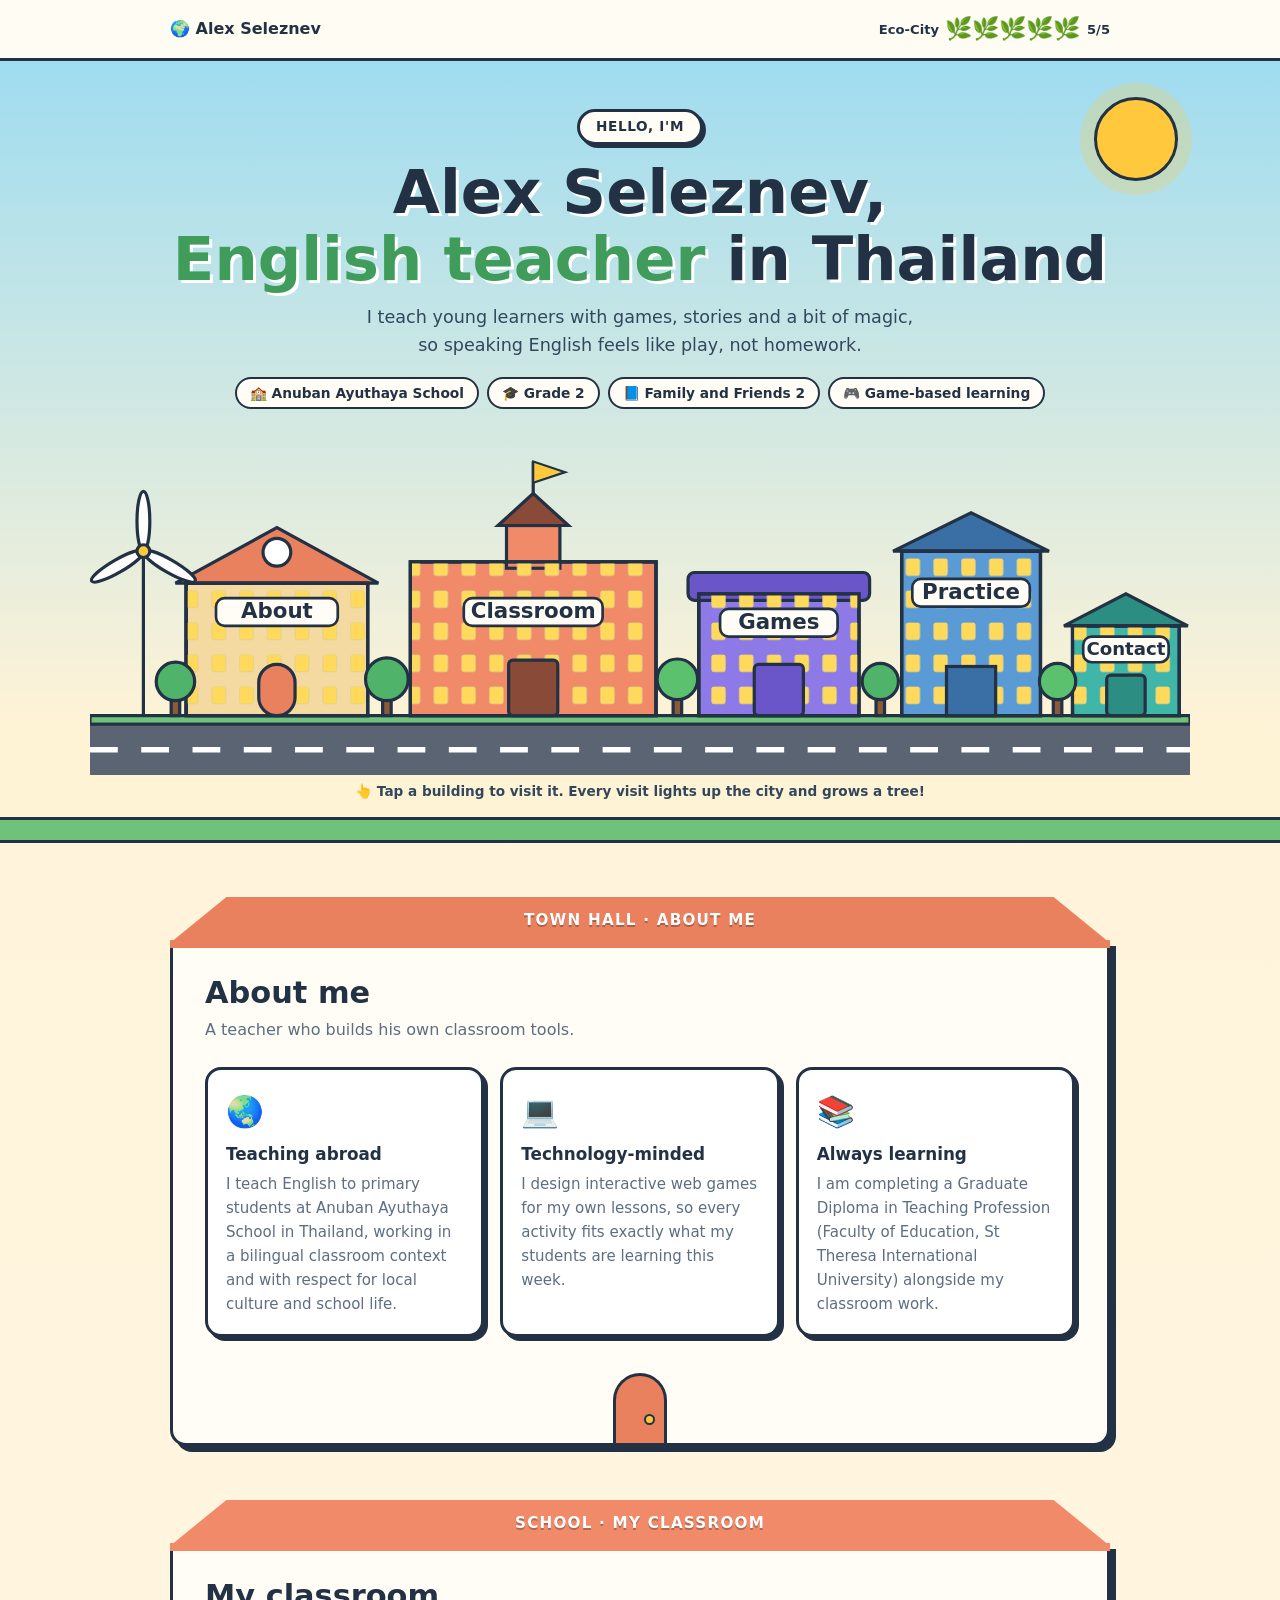
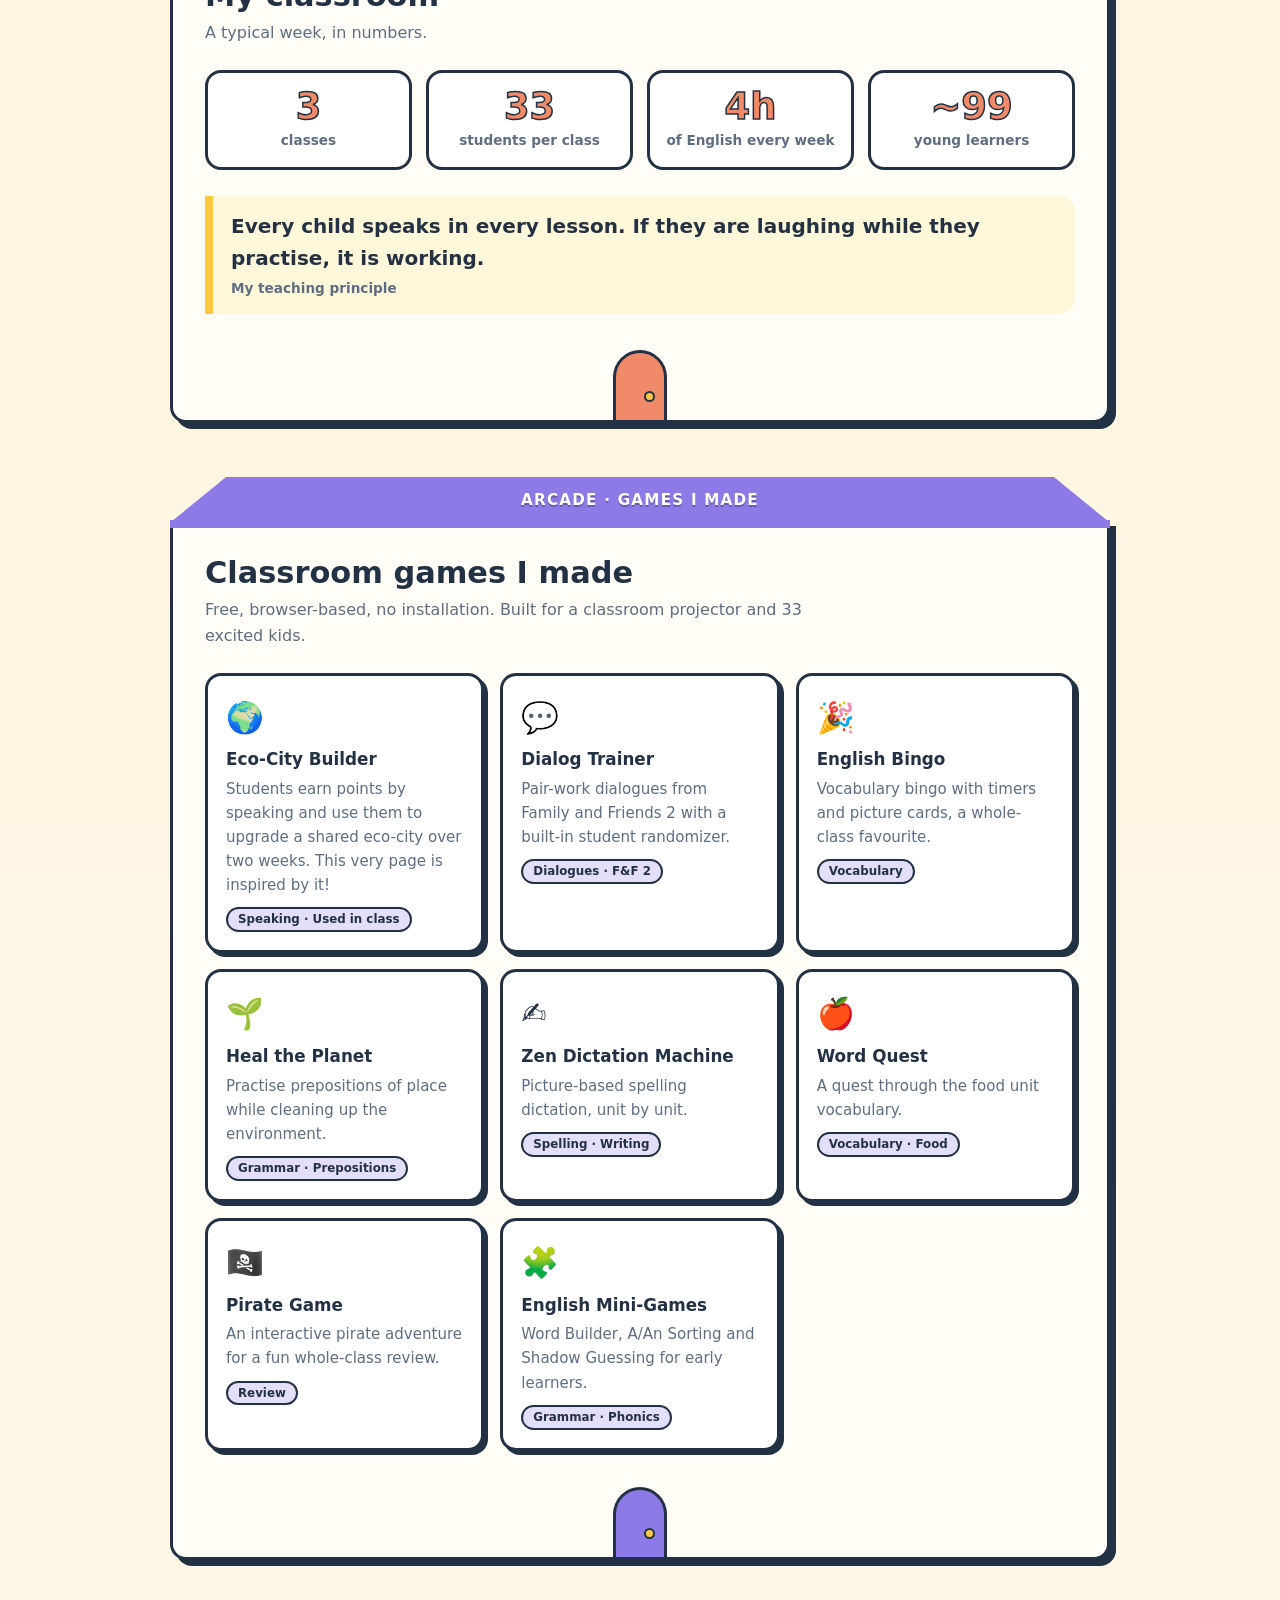
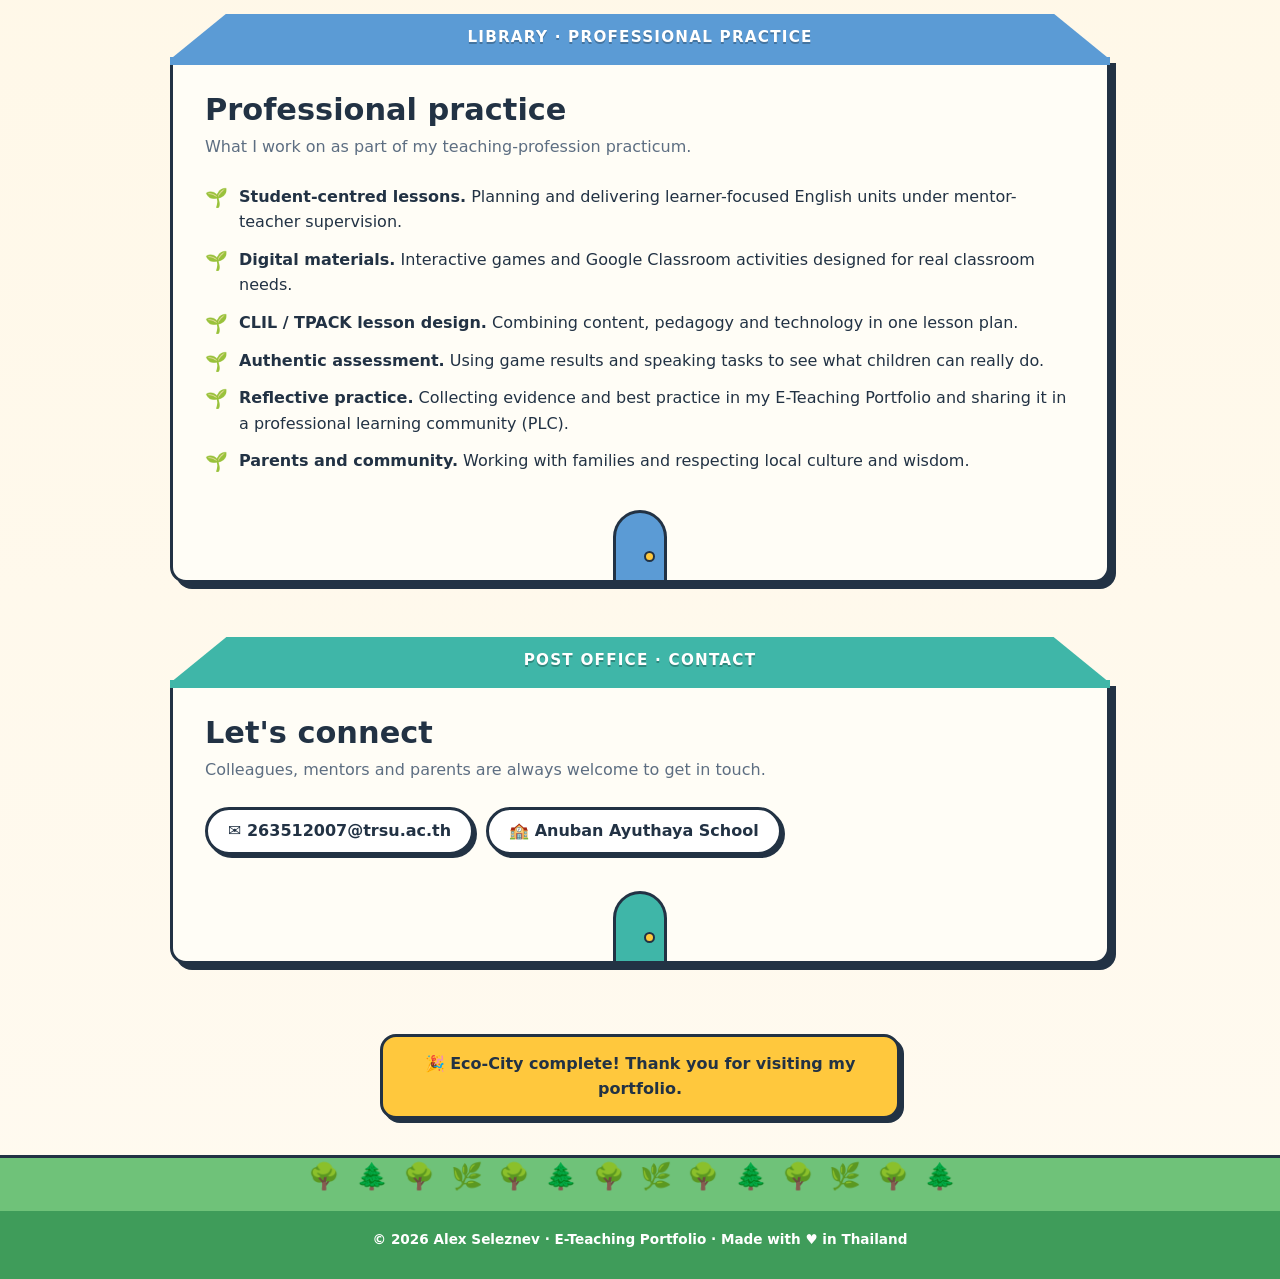
==== index.html @ e86dd304 "feat: add Eco-City portfolio landing page Co-Authored-By: Claude Sonnet 5.5 <noreply@anthropic.com>" ====
<!DOCTYPE html>
<html lang="en">
<head>
<meta charset="UTF-8">
<meta name="viewport" content="width=device-width, initial-scale=1">
<title>Alex Seleznev — English Teacher, Thailand</title>
<meta name="description" content="E-teaching portfolio of Alex Seleznev, English teacher at Anuban Ayuthaya School, Thailand: classroom games, lesson materials and professional practice.">
<style>
  :root {
    --sky-top: #9fdcf0;
    --sky-bot: #fff3d6;
    --grass: #6fc279;
    --grass-dark: #3f9c5a;
    --road: #5a6472;
    --ink: #223244;
    --muted: #5d6e82;
    --paper: #fffdf6;
    --line: #223244;
    --sun: #ffc83d;
    --brick: #e9805e;
    --teal: #3fb6a8;
    --violet: #8d7ae6;
    --blue: #5b9bd5;
    --cream: #f4d9a0;
    --radius: 16px;
    --font: ui-rounded, "Avenir Next Rounded", "Nunito", "Trebuchet MS", system-ui, sans-serif;
  }
  * { box-sizing: border-box; margin: 0; padding: 0; }
  html { scroll-behavior: smooth; scroll-padding-top: 70px; }
  body {
    font-family: var(--font); color: var(--ink); line-height: 1.6;
    background: linear-gradient(180deg, var(--sky-bot) 0, #fffaf0 100%);
  }
  a { color: inherit; }
  .wrap { max-width: 980px; margin: 0 auto; padding: 0 20px; }

  /* ---------- top bar + eco meter ---------- */
  .bar {
    position: sticky; top: 0; z-index: 20;
    background: rgba(255, 253, 246, .92); backdrop-filter: blur(8px);
    border-bottom: 3px solid var(--line);
  }
  .bar .wrap { display: flex; align-items: center; justify-content: space-between; height: 58px; gap: 12px; }
  .bar .logo { font-weight: 800; text-decoration: none; display: flex; align-items: center; gap: 8px; }
  .meter { display: flex; align-items: center; gap: 8px; font-size: .82rem; font-weight: 700; }
  .meter .leaves { display: flex; gap: 3px; }
  .leaf { font-size: 1.2rem; filter: grayscale(1); opacity: .35; transition: .4s; }
  .leaf.on { filter: none; opacity: 1; transform: scale(1.15); }

  /* ---------- hero: the city ---------- */
  .hero { position: relative; overflow: hidden; background: linear-gradient(180deg, var(--sky-top), var(--sky-bot) 85%); padding-top: 48px; }
  .hero .intro { position: relative; z-index: 2; text-align: center; padding-bottom: 8px; }
  .hello { display: inline-block; background: var(--paper); border: 3px solid var(--line); border-radius: 99px; padding: 4px 16px; font-weight: 800; font-size: .85rem; letter-spacing: .05em; text-transform: uppercase; box-shadow: 3px 3px 0 var(--line); }
  .hero h1 { font-size: clamp(2.2rem, 6vw, 3.8rem); line-height: 1.1; margin: 14px 0 10px; text-shadow: 3px 3px 0 #fff; }
  .hero h1 em { font-style: normal; color: var(--grass-dark); }
  .hero .lead { max-width: 560px; margin: 0 auto; font-size: 1.1rem; color: #33475c; }
  .chips { display: flex; flex-wrap: wrap; justify-content: center; gap: 8px; margin: 18px 0 6px; }
  .chip { background: var(--paper); border: 2px solid var(--line); border-radius: 99px; padding: 3px 13px; font-size: .86rem; font-weight: 700; }

  .sun { position: absolute; right: 8%; top: 36px; width: 84px; height: 84px; border-radius: 50%; background: var(--sun); border: 3px solid var(--line); box-shadow: 0 0 0 14px rgba(255, 200, 61, .25); animation: pulse 4s ease-in-out infinite; }
  .cloud { position: absolute; background: #fff; border: 3px solid var(--line); border-radius: 99px; height: 34px; width: 110px; opacity: .95; animation: drift linear infinite; }
  .cloud::before, .cloud::after { content: ""; position: absolute; background: #fff; border: 3px solid var(--line); border-bottom: 0; border-radius: 99px 99px 0 0; }
  .cloud::before { width: 46px; height: 30px; left: 16px; top: -22px; }
  .cloud::after { width: 34px; height: 22px; left: 54px; top: -14px; }
  .cloud.c1 { top: 70px; left: -140px; animation-duration: 60s; }
  .cloud.c2 { top: 150px; left: -140px; animation-duration: 90s; animation-delay: -35s; transform: scale(.7); }
  @keyframes drift { to { left: 105%; } }
  @keyframes pulse { 50% { transform: scale(1.08); } }

  .city { position: relative; z-index: 1; display: block; width: 100%; max-width: 1100px; margin: 0 auto; height: auto; }
  .city text { font-family: var(--font); font-weight: 800; font-size: 20px; fill: var(--ink); pointer-events: none; }
  .bld { cursor: pointer; outline: none; }
  .bld .shape { stroke: var(--line); stroke-width: 3; transition: transform .2s; transform-box: fill-box; transform-origin: bottom; }
  .bld:hover .shape, .bld:focus-visible .shape { transform: translateY(-5px); }
  .bld .win-on { opacity: 0; transition: opacity .8s; }
  .bld.lit .win-on { opacity: 1; }
  .bld .sign { fill: var(--paper); stroke: var(--line); stroke-width: 2.5; }
  .tree { opacity: 0; transform: scale(.2); transform-box: fill-box; transform-origin: bottom; transition: .6s cubic-bezier(.3, 1.6, .5, 1); }
  .tree.grown { opacity: 1; transform: scale(1); }
  .turbine-blades { transform-box: fill-box; transform-origin: center; animation: spin 6s linear infinite; }
  .done .turbine-blades { animation-duration: 1.4s; }
  @keyframes spin { to { transform: rotate(360deg); } }
  .hint { text-align: center; font-size: .85rem; font-weight: 700; color: #33475c; padding: 6px 0 14px; position: relative; z-index: 2; }

  .ground { height: 26px; background: var(--grass); border-top: 3px solid var(--line); border-bottom: 3px solid var(--line); }

  /* ---------- buildings = sections ---------- */
  section.building { padding: 54px 0 0; position: relative; }
  .roof { height: 46px; margin: 0 auto; width: 100%; max-width: 940px; background: var(--c); clip-path: polygon(0 100%, 6% 0, 94% 0, 100% 100%); border: 0; position: relative; }
  .roof::after { content: attr(data-sign); position: absolute; left: 50%; top: 50%; transform: translate(-50%, -50%); font-weight: 800; font-size: .95rem; letter-spacing: .08em; text-transform: uppercase; color: #fff; text-shadow: 0 2px 0 rgba(0, 0, 0, .25); white-space: nowrap; }
  .body {
    max-width: 940px; margin: -3px auto 0; background: var(--paper); border: 3px solid var(--line);
    border-radius: 0 0 var(--radius) var(--radius); padding: 32px 32px 0; position: relative;
    box-shadow: 6px 6px 0 var(--line);
    transform: translateY(24px); opacity: 0; transition: .7s ease;
  }
  section.show .body { transform: none; opacity: 1; }
  .body::before { content: ""; position: absolute; left: -3px; right: -3px; top: -3px; height: 8px; background: var(--c); }
  .door { width: 54px; height: 70px; margin: 36px auto 0; background: var(--c); border: 3px solid var(--line); border-bottom: 0; border-radius: 30px 30px 0 0; position: relative; }
  .door::after { content: ""; position: absolute; right: 9px; top: 38px; width: 7px; height: 7px; border-radius: 50%; background: var(--sun); border: 2px solid var(--line); }
  h2 { font-size: 1.9rem; line-height: 1.2; margin-bottom: 6px; }
  .sub { color: var(--muted); margin-bottom: 24px; max-width: 620px; }

  .grid { display: grid; gap: 16px; grid-template-columns: repeat(auto-fit, minmax(230px, 1fr)); }
  .card { background: #fff; border: 3px solid var(--line); border-radius: var(--radius); padding: 18px; box-shadow: 4px 4px 0 var(--line); }
  .card .ico { font-size: 1.9rem; }
  .card h3 { font-size: 1.05rem; margin: 4px 0; }
  .card p { color: var(--muted); font-size: .94rem; }
  a.card { text-decoration: none; display: block; transition: transform .15s, box-shadow .15s; }
  a.card:hover { transform: translate(-2px, -3px); box-shadow: 7px 8px 0 var(--line); }
  .tag { display: inline-block; font-size: .74rem; font-weight: 800; background: color-mix(in srgb, var(--c) 25%, #fff); border: 2px solid var(--line); border-radius: 99px; padding: 1px 10px; margin-top: 10px; }

  .stats { display: grid; grid-template-columns: repeat(auto-fit, minmax(130px, 1fr)); gap: 14px; }
  .stat { text-align: center; background: #fff; border: 3px solid var(--line); border-radius: var(--radius); padding: 14px 8px; }
  .stat b { display: block; font-size: 2.3rem; line-height: 1.1; color: var(--c); -webkit-text-stroke: 1.5px var(--line); }
  .stat span { font-size: .85rem; color: var(--muted); font-weight: 700; }
  .quote { margin-top: 26px; font-size: 1.25rem; font-weight: 800; padding: 14px 18px; border-left: 8px solid var(--sun); background: #fff7d9; border-radius: 0 var(--radius) var(--radius) 0; }
  .quote small { display: block; font-size: .85rem; font-weight: 600; color: var(--muted); margin-top: 4px; }

  ul.ticks { list-style: none; display: grid; gap: 12px; }
  ul.ticks li { padding-left: 34px; position: relative; }
  ul.ticks li::before { content: "🌱"; position: absolute; left: 0; top: -1px; font-size: 1.15rem; }

  .links { display: flex; flex-wrap: wrap; gap: 12px; }
  .links a, .links span { background: #fff; border: 3px solid var(--line); border-radius: 99px; padding: 8px 20px; font-weight: 800; text-decoration: none; box-shadow: 3px 3px 0 var(--line); }
  .links a:hover { background: var(--sun); }

  /* ---------- footer ---------- */
  .finish { text-align: center; padding: 70px 20px 0; }
  .finish .badge { display: inline-block; max-width: 520px; background: #fff; border: 3px solid var(--line); border-radius: var(--radius); padding: 14px 22px; font-weight: 800; box-shadow: 4px 4px 0 var(--line); }
  .finish .badge.win { background: var(--sun); animation: pop .6s cubic-bezier(.3, 1.6, .5, 1); }
  @keyframes pop { from { transform: scale(.6); } }
  .verge { margin-top: 36px; height: 56px; background: var(--grass); border-top: 3px solid var(--line); font-size: 1.6rem; letter-spacing: .6em; text-align: center; overflow: hidden; line-height: 1; padding-top: 6px; }
  footer { background: var(--grass-dark); color: #fff; text-align: center; font-size: .85rem; font-weight: 700; padding: 18px 20px 28px; }

  @media (max-width: 640px) {
    .body { padding: 24px 18px 0; }
    .sun { width: 56px; height: 56px; right: 5%; }
    .meter .txt { display: none; }
    .roof::after { font-size: .75rem; }
  }
  @media (prefers-reduced-motion: reduce) {
    html { scroll-behavior: auto; }
    .cloud, .sun, .turbine-blades { animation: none; }
    .body { transition: none; transform: none; opacity: 1; }
  }
</style>
</head>
<body id="top">

<div class="bar">
  <div class="wrap">
    <a class="logo" href="#top">🌍 Alex Seleznev</a>
    <div class="meter" aria-live="polite">
      <span class="txt">Eco-City</span>
      <span class="leaves" id="leaves"><span class="leaf">🌿</span><span class="leaf">🌿</span><span class="leaf">🌿</span><span class="leaf">🌿</span><span class="leaf">🌿</span></span>
      <span id="count">0/5</span>
    </div>
  </div>
</div>

<header class="hero" id="hero">
  <div class="sun"></div>
  <div class="cloud c1"></div>
  <div class="cloud c2"></div>

  <div class="wrap intro">
    <span class="hello">Hello, I'm</span>
    <h1>Alex Seleznev,<br><em>English teacher</em> in Thailand</h1>
    <p class="lead">I teach young learners with games, stories and a bit of magic, so speaking English feels like play, not homework.</p>
    <div class="chips">
      <span class="chip">🏫 Anuban Ayuthaya School</span>
      <span class="chip">🎓 Grade 2</span>
      <span class="chip">📘 Family and Friends 2</span>
      <span class="chip">🎮 Game-based learning</span>
    </div>
  </div>

  <!-- the city: every building is a section of the page -->
  <svg class="city" id="city" viewBox="-30 0 1030 330" role="navigation" aria-label="City map: choose a building to visit">
    <defs>
      <pattern id="winOff" width="26" height="30" patternUnits="userSpaceOnUse"><rect x="6" y="7" width="13" height="16" rx="2" fill="#aebfd0"/></pattern>
      <pattern id="winOn" width="26" height="30" patternUnits="userSpaceOnUse"><rect x="6" y="7" width="13" height="16" rx="2" fill="#ffd95a"/></pattern>
    </defs>

    <!-- road & ground -->
    <rect x="-30" y="278" width="1030" height="52" fill="var(--road)"/>
    <rect x="-30" y="274" width="1030" height="8" fill="var(--grass)" stroke="var(--line)" stroke-width="3"/>
    <g stroke="#fff" stroke-width="5" stroke-dasharray="26 22"><line x1="-30" y1="306" x2="1000" y2="306"/></g>

    <!-- About: Town Hall -->
    <a class="bld" id="b-about" href="#about" aria-label="Town Hall: About me">
      <g class="shape">
        <rect x="60" y="150" width="170" height="124" fill="var(--cream)"/>
        <polygon points="50,150 145,98 240,150" fill="var(--brick)"/>
        <rect x="132" y="108" width="26" height="26" rx="13" fill="#fff"/>
        <rect x="60" y="150" width="170" height="124" fill="url(#winOff)"/>
        <rect class="win-on" x="60" y="150" width="170" height="124" fill="url(#winOn)"/>
        <rect x="128" y="226" width="34" height="48" rx="17" fill="var(--brick)"/>
      </g>
      <rect class="sign" x="88" y="164" width="114" height="26" rx="8"/>
      <text x="145" y="183" text-anchor="middle">About</text>
    </a>

    <!-- Classroom: School -->
    <a class="bld" id="b-classroom" href="#classroom" aria-label="School: My classroom">
      <g class="shape">
        <rect x="270" y="130" width="230" height="144" fill="#f08a68"/>
        <rect x="360" y="96" width="50" height="40" fill="#f08a68"/>
        <polygon points="352,96 385,66 418,96" fill="#8a4a38"/>
        <line x1="385" y1="66" x2="385" y2="36" stroke="var(--line)" stroke-width="3"/>
        <polygon points="385,36 415,46 385,56" fill="var(--sun)" stroke="var(--line)" stroke-width="2"/>
        <rect x="270" y="130" width="230" height="144" fill="url(#winOff)"/>
        <rect class="win-on" x="270" y="130" width="230" height="144" fill="url(#winOn)"/>
        <rect x="362" y="222" width="46" height="52" rx="4" fill="#8a4a38"/>
      </g>
      <rect class="sign" x="320" y="164" width="130" height="26" rx="8"/>
      <text x="385" y="183" text-anchor="middle">Classroom</text>
    </a>

    <!-- Games: Arcade -->
    <a class="bld" id="b-games" href="#games" aria-label="Arcade: Games">
      <g class="shape">
        <rect x="540" y="160" width="150" height="114" fill="var(--violet)"/>
        <rect x="530" y="140" width="170" height="26" rx="6" fill="#6a56c9"/>
        <rect x="540" y="160" width="150" height="114" fill="url(#winOff)"/>
        <rect class="win-on" x="540" y="160" width="150" height="114" fill="url(#winOn)"/>
        <rect x="592" y="226" width="46" height="48" rx="4" fill="#6a56c9"/>
      </g>
      <rect class="sign" x="560" y="174" width="110" height="26" rx="8"/>
      <text x="615" y="193" text-anchor="middle">Games</text>
    </a>

    <!-- Practice: Library -->
    <a class="bld" id="b-practice" href="#practice" aria-label="Library: Professional practice">
      <g class="shape">
        <rect x="730" y="120" width="130" height="154" fill="var(--blue)"/>
        <polygon points="722,120 795,84 868,120" fill="#3a6fa5"/>
        <rect x="730" y="120" width="130" height="154" fill="url(#winOff)"/>
        <rect class="win-on" x="730" y="120" width="130" height="154" fill="url(#winOn)"/>
        <rect x="772" y="228" width="46" height="46" rx="23 23 0 0" fill="#3a6fa5"/>
      </g>
      <rect class="sign" x="740" y="146" width="110" height="26" rx="8"/>
      <text x="795" y="165" text-anchor="middle">Practice</text>
    </a>

    <!-- Contact: Post office -->
    <a class="bld" id="b-contact" href="#contact" aria-label="Post office: Contact">
      <g class="shape">
        <rect x="890" y="190" width="100" height="84" fill="var(--teal)"/>
        <polygon points="882,190 940,160 998,190" fill="#2c8d82"/>
        <rect x="890" y="190" width="100" height="84" fill="url(#winOff)"/>
        <rect class="win-on" x="890" y="190" width="100" height="84" fill="url(#winOn)"/>
        <rect x="922" y="236" width="36" height="38" rx="4" fill="#2c8d82"/>
      </g>
      <rect class="sign" x="900" y="200" width="80" height="24" rx="8"/>
      <text x="940" y="217" text-anchor="middle" style="font-size:17px">Contact</text>
    </a>

    <!-- wind turbine -->
    <g stroke="var(--line)" stroke-width="3">
      <line x1="20" y1="274" x2="20" y2="120" stroke-linecap="round"/>
      <g class="turbine-blades" fill="#fff">
        <ellipse cx="20" cy="92" rx="6" ry="28"/>
        <ellipse cx="20" cy="92" rx="6" ry="28" transform="rotate(120 20 120)"/>
        <ellipse cx="20" cy="92" rx="6" ry="28" transform="rotate(240 20 120)"/>
      </g>
      <circle cx="20" cy="120" r="6" fill="var(--sun)"/>
    </g>

    <!-- trees that grow as you visit buildings -->
    <g stroke="var(--line)" stroke-width="3">
      <g class="tree" data-for="about"><rect x="244" y="248" width="8" height="26" fill="#8a5a3a"/><circle cx="248" cy="240" r="20" fill="#4fb36a"/></g>
      <g class="tree" data-for="classroom"><rect x="516" y="248" width="8" height="26" fill="#8a5a3a"/><circle cx="520" cy="240" r="19" fill="#5cc16f"/></g>
      <g class="tree" data-for="games"><rect x="706" y="250" width="8" height="24" fill="#8a5a3a"/><circle cx="710" cy="242" r="17" fill="#4fb36a"/></g>
      <g class="tree" data-for="practice"><rect x="872" y="250" width="8" height="24" fill="#8a5a3a"/><circle cx="876" cy="242" r="17" fill="#5cc16f"/></g>
      <g class="tree" data-for="contact"><rect x="46" y="250" width="8" height="24" fill="#8a5a3a"/><circle cx="50" cy="242" r="18" fill="#4fb36a"/></g>
    </g>
  </svg>
  <p class="hint">👆 Tap a building to visit it. Every visit lights up the city and grows a tree!</p>
  <div class="ground"></div>
</header>

<main>

<section class="building" id="about" data-b="about" style="--c: var(--brick)">
  <div class="roof" data-sign="Town Hall · About me"></div>
  <div class="body">
    <h2>About me</h2>
    <p class="sub">A teacher who builds his own classroom tools.</p>
    <div class="grid">
      <div class="card"><div class="ico">🌏</div><h3>Teaching abroad</h3><p>I teach English to primary students at Anuban Ayuthaya School in Thailand, working in a bilingual classroom context and with respect for local culture and school life.</p></div>
      <div class="card"><div class="ico">💻</div><h3>Technology-minded</h3><p>I design interactive web games for my own lessons, so every activity fits exactly what my students are learning this week.</p></div>
      <div class="card"><div class="ico">📚</div><h3>Always learning</h3><p>I am completing a Graduate Diploma in Teaching Profession (Faculty of Education, St Theresa International University) alongside my classroom work.</p></div>
    </div>
    <div class="door"></div>
  </div>
</section>

<section class="building" id="classroom" data-b="classroom" style="--c: #f08a68">
  <div class="roof" data-sign="School · My classroom"></div>
  <div class="body">
    <h2>My classroom</h2>
    <p class="sub">A typical week, in numbers.</p>
    <div class="stats">
      <div class="stat"><b>3</b><span>classes</span></div>
      <div class="stat"><b>33</b><span>students per class</span></div>
      <div class="stat"><b>4h</b><span>of English every week</span></div>
      <div class="stat"><b>~99</b><span>young learners</span></div>
    </div>
    <p class="quote">Every child speaks in every lesson. If they are laughing while they practise, it is working.<small>My teaching principle</small></p>
    <div class="door"></div>
  </div>
</section>

<section class="building" id="games" data-b="games" style="--c: var(--violet)">
  <div class="roof" data-sign="Arcade · Games I made"></div>
  <div class="body">
    <h2>Classroom games I made</h2>
    <p class="sub">Free, browser-based, no installation. Built for a classroom projector and 33 excited kids.</p>
    <div class="grid">
      <div class="card">
        <div class="ico">🌍</div><h3>Eco-City Builder</h3>
        <p>Students earn points by speaking and use them to upgrade a shared eco-city over two weeks. This very page is inspired by it!</p>
        <span class="tag">Speaking · Used in class</span>
      </div>
      <a class="card" href="dialog-trainer.html">
        <div class="ico">💬</div><h3>Dialog Trainer</h3>
        <p>Pair-work dialogues from Family and Friends 2 with a built-in student randomizer.</p>
        <span class="tag">Dialogues · F&amp;F 2</span>
      </a>
      <a class="card" href="bingo.html">
        <div class="ico">🎉</div><h3>English Bingo</h3>
        <p>Vocabulary bingo with timers and picture cards, a whole-class favourite.</p>
        <span class="tag">Vocabulary</span>
      </a>
      <a class="card" href="prepositions-heal-the-planet/index.html">
        <div class="ico">🌱</div><h3>Heal the Planet</h3>
        <p>Practise prepositions of place while cleaning up the environment.</p>
        <span class="tag">Grammar · Prepositions</span>
      </a>
      <a class="card" href="Dictation/index.html">
        <div class="ico">✍️</div><h3>Zen Dictation Machine</h3>
        <p>Picture-based spelling dictation, unit by unit.</p>
        <span class="tag">Spelling · Writing</span>
      </a>
      <a class="card" href="word-quest/index.html">
        <div class="ico">🍎</div><h3>Word Quest</h3>
        <p>A quest through the food unit vocabulary.</p>
        <span class="tag">Vocabulary · Food</span>
      </a>
      <a class="card" href="Pirate%20game/index.html">
        <div class="ico">🏴‍☠️</div><h3>Pirate Game</h3>
        <p>An interactive pirate adventure for a fun whole-class review.</p>
        <span class="tag">Review</span>
      </a>
      <a class="card" href="Grammar%20Grade%201/index.html">
        <div class="ico">🧩</div><h3>English Mini-Games</h3>
        <p>Word Builder, A/An Sorting and Shadow Guessing for early learners.</p>
        <span class="tag">Grammar · Phonics</span>
      </a>
    </div>
    <div class="door"></div>
  </div>
</section>

<section class="building" id="practice" data-b="practice" style="--c: var(--blue)">
  <div class="roof" data-sign="Library · Professional practice"></div>
  <div class="body">
    <h2>Professional practice</h2>
    <p class="sub">What I work on as part of my teaching-profession practicum.</p>
    <ul class="ticks">
      <li><b>Student-centred lessons.</b> Planning and delivering learner-focused English units under mentor-teacher supervision.</li>
      <li><b>Digital materials.</b> Interactive games and Google Classroom activities designed for real classroom needs.</li>
      <li><b>CLIL / TPACK lesson design.</b> Combining content, pedagogy and technology in one lesson plan.</li>
      <li><b>Authentic assessment.</b> Using game results and speaking tasks to see what children can really do.</li>
      <li><b>Reflective practice.</b> Collecting evidence and best practice in my E-Teaching Portfolio and sharing it in a professional learning community (PLC).</li>
      <li><b>Parents and community.</b> Working with families and respecting local culture and wisdom.</li>
    </ul>
    <div class="door"></div>
  </div>
</section>

<section class="building" id="contact" data-b="contact" style="--c: var(--teal)">
  <div class="roof" data-sign="Post office · Contact"></div>
  <div class="body">
    <h2>Let's connect</h2>
    <p class="sub">Colleagues, mentors and parents are always welcome to get in touch.</p>
    <div class="links">
      <a href="mailto:263512007@trsu.ac.th">✉️ 263512007@trsu.ac.th</a>
      <span>🏫 Anuban Ayuthaya School</span>
    </div>
    <div class="door"></div>
  </div>
</section>

</main>

<div class="finish">
  <div class="badge" id="badge">Visit all 5 buildings to complete the Eco-City 🌱</div>
</div>
<div class="verge" aria-hidden="true">🌳🌲🌳🌿🌳🌲🌳🌿🌳🌲🌳🌿🌳🌲</div>
<footer>© 2026 Alex Seleznev · E-Teaching Portfolio · Made with ♥ in Thailand</footer>

<script>
  var visited = {};
  var total = document.querySelectorAll('section.building').length;
  var leaves = document.querySelectorAll('#leaves .leaf');

  function visit(id) {
    if (visited[id]) return;
    visited[id] = true;
    var n = Object.keys(visited).length;
    var b = document.getElementById('b-' + id);
    if (b) b.classList.add('lit');
    var t = document.querySelector('.tree[data-for="' + id + '"]');
    if (t) t.classList.add('grown');
    for (var i = 0; i < n; i++) leaves[i].classList.add('on');
    document.getElementById('count').textContent = n + '/' + total;
    if (n === total) {
      document.getElementById('hero').classList.add('done');
      var badge = document.getElementById('badge');
      badge.textContent = '🎉 Eco-City complete! Thank you for visiting my portfolio.';
      badge.classList.add('win');
    }
  }

  if ('IntersectionObserver' in window) {
    var io = new IntersectionObserver(function (entries) {
      entries.forEach(function (e) {
        if (e.isIntersecting) {
          e.target.classList.add('show');
          visit(e.target.dataset.b);
        }
      });
    }, { threshold: 0.3 });
    document.querySelectorAll('section.building').forEach(function (s) { io.observe(s); });
  } else {
    document.querySelectorAll('section.building').forEach(function (s) { s.classList.add('show'); visit(s.dataset.b); });
  }
</script>
</body>
</html>
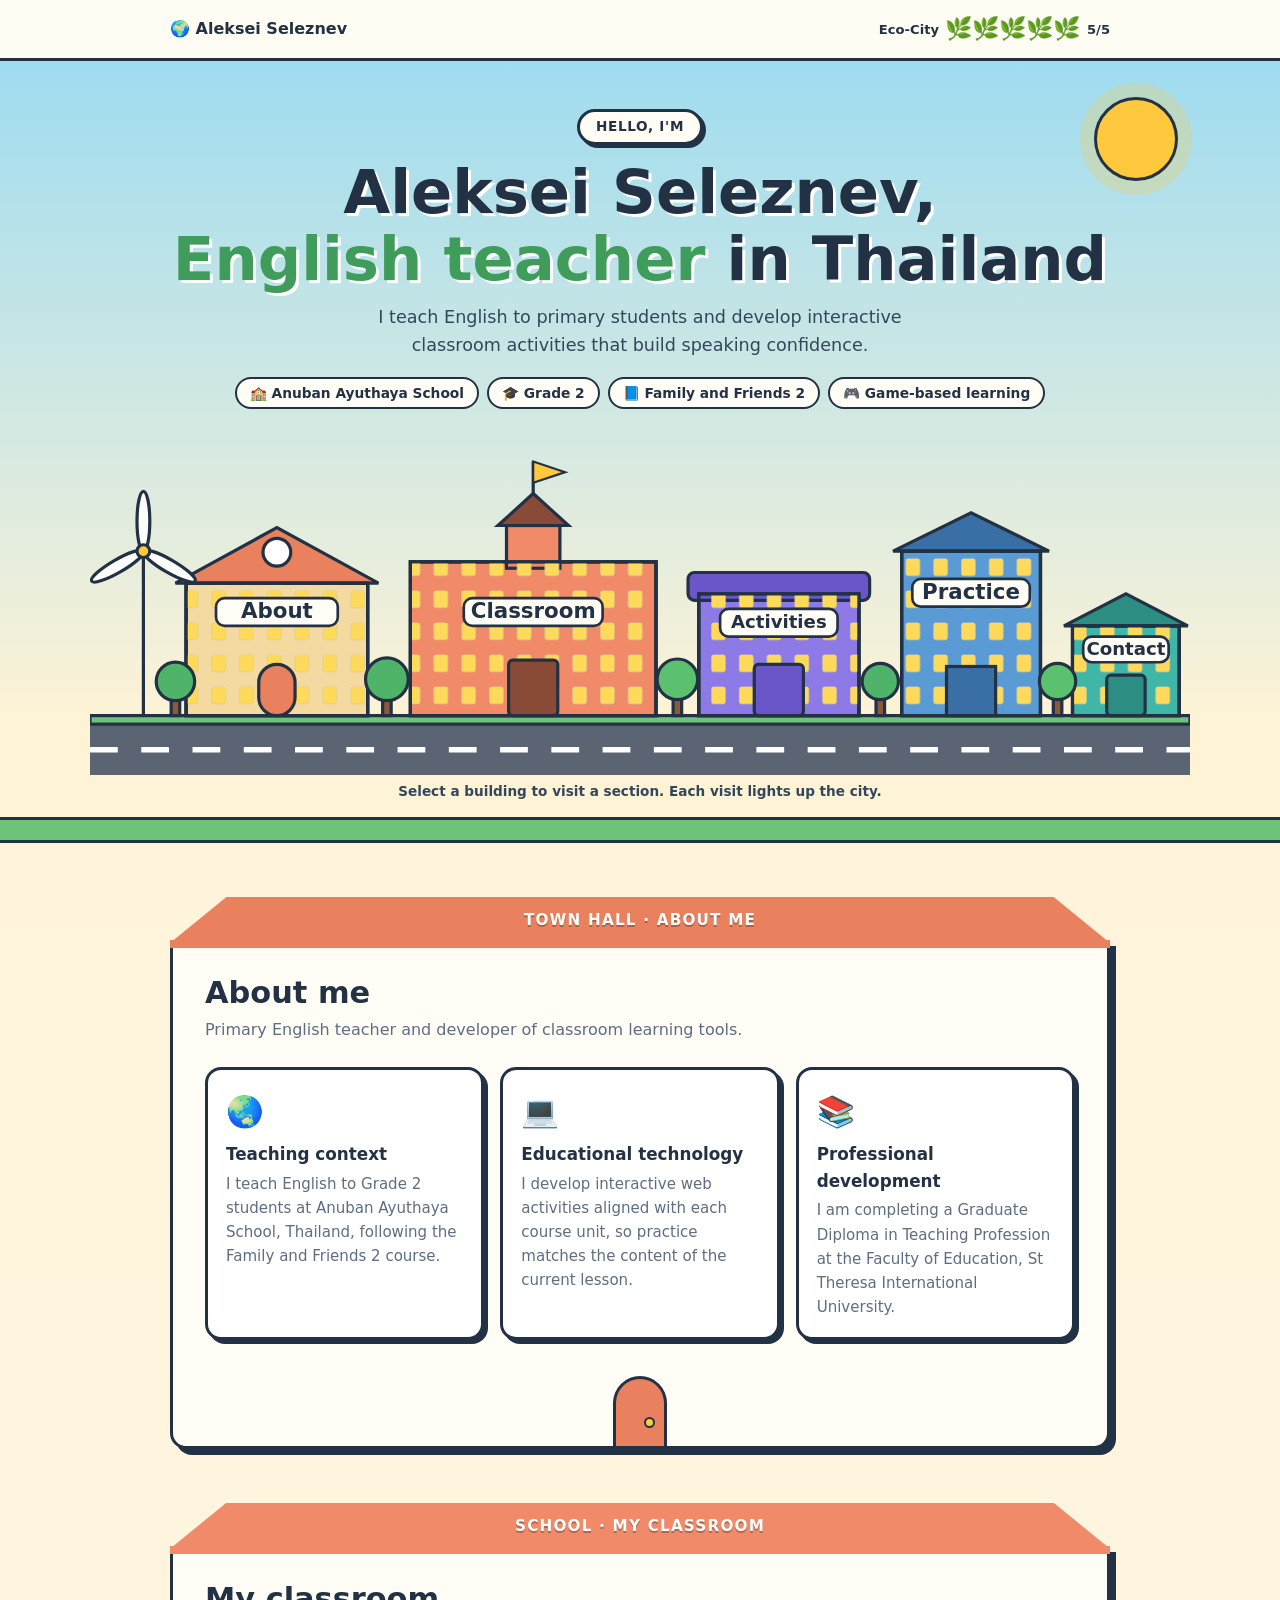
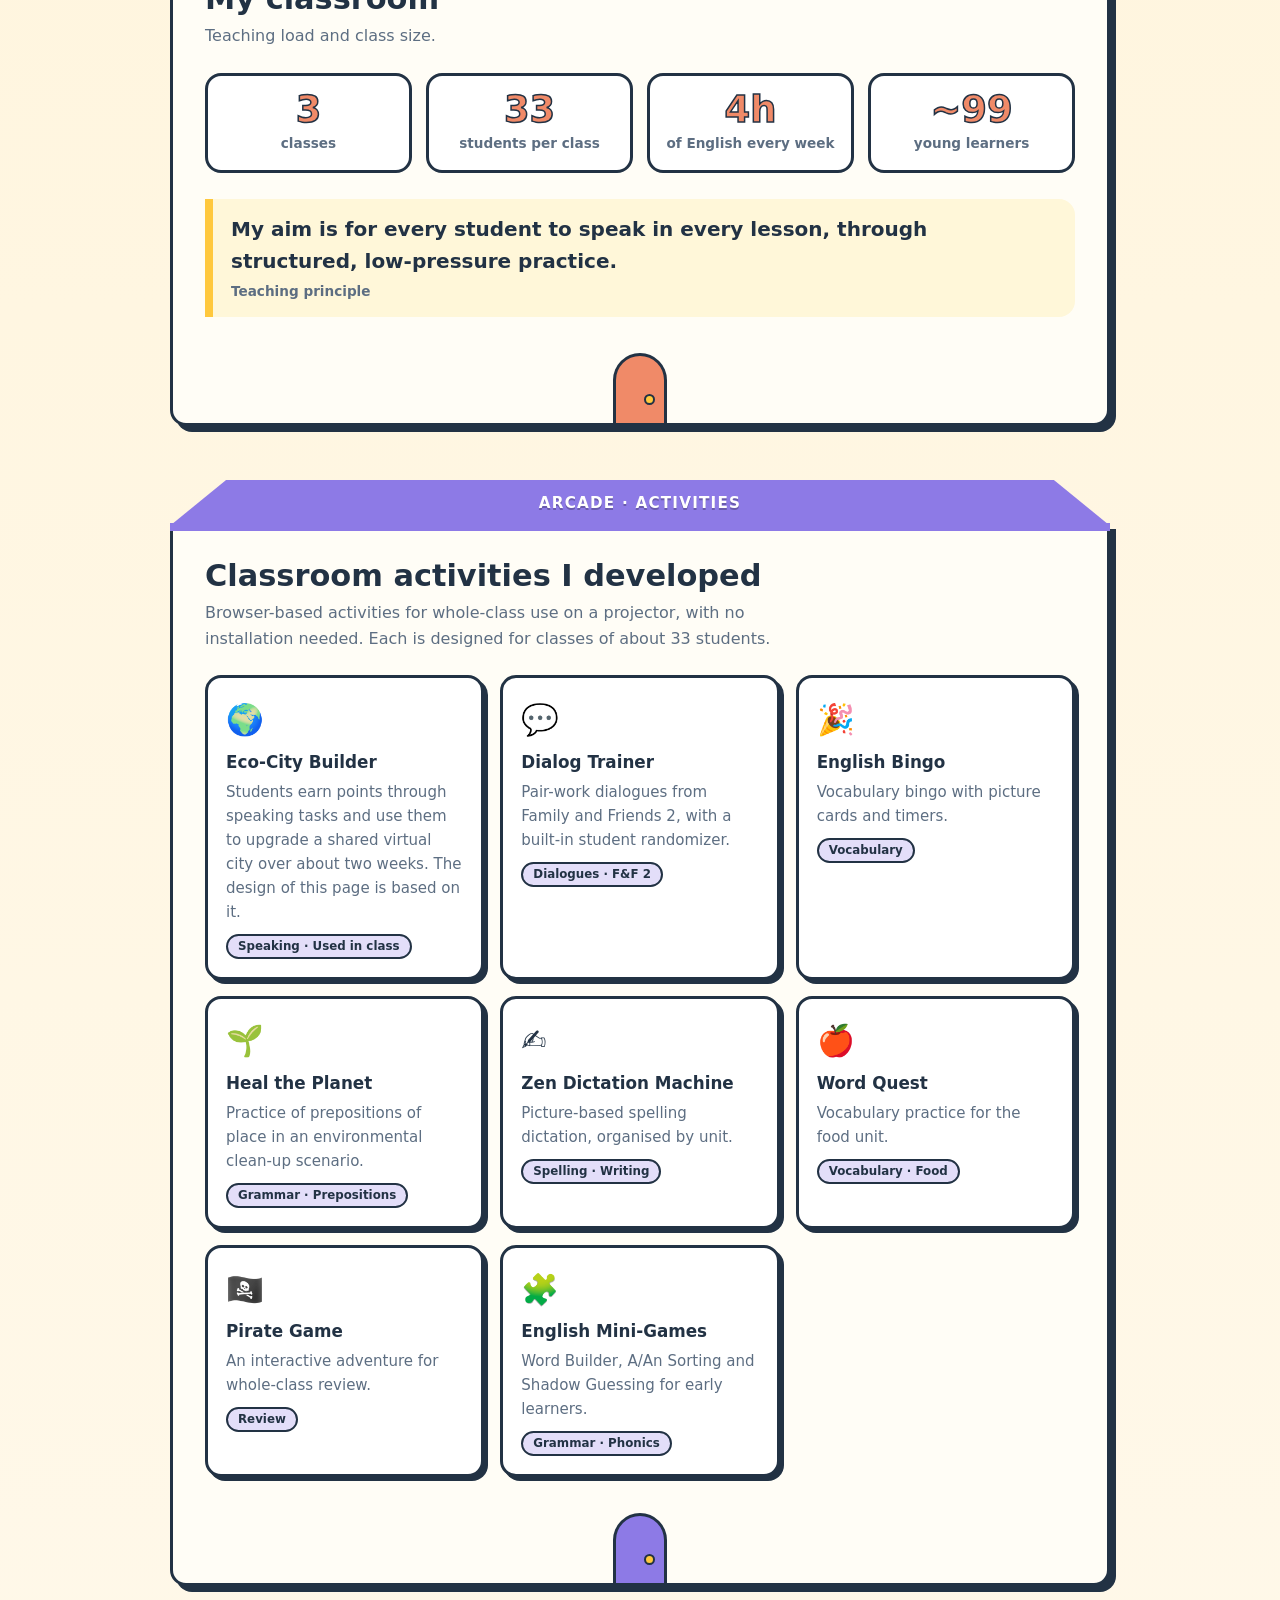
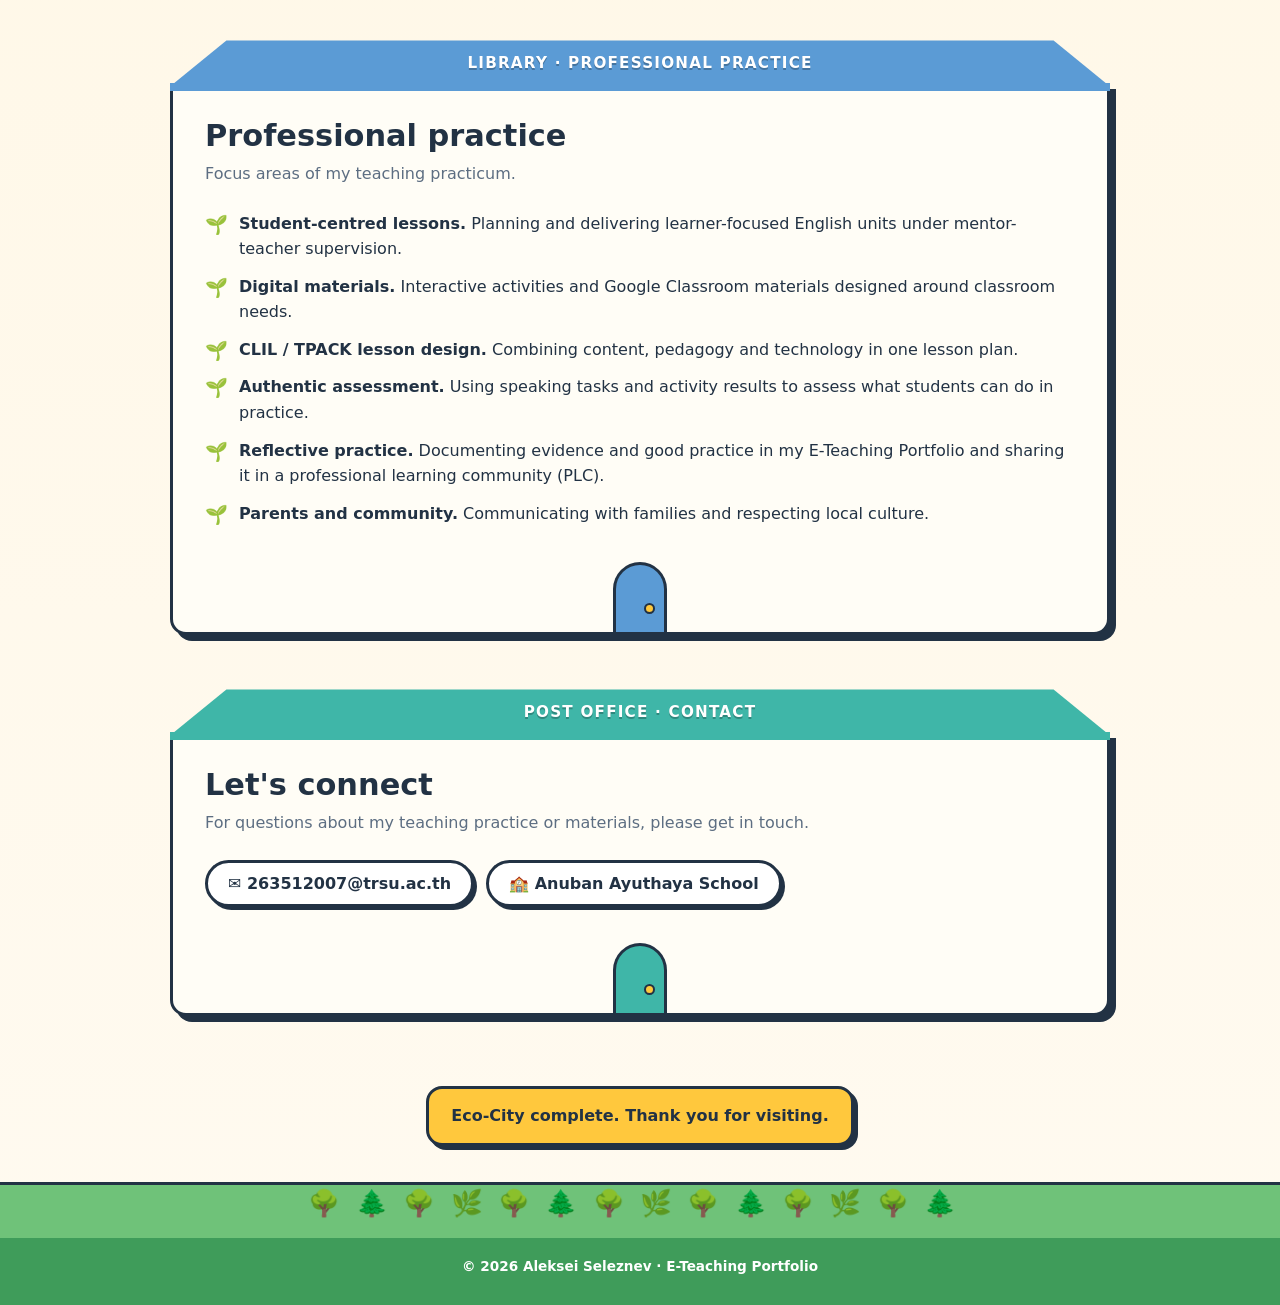
==== commit cd01e979: "content: use Aleksei, tone down copy, simplify footer Co-Authored-By: Claude Sonnet 5.5 <noreply@ant" ====
--- a/index.html
+++ b/index.html
@@ -3,8 +3,8 @@
 <head>
 <meta charset="UTF-8">
 <meta name="viewport" content="width=device-width, initial-scale=1">
-<title>Alex Seleznev — English Teacher, Thailand</title>
-<meta name="description" content="E-teaching portfolio of Alex Seleznev, English teacher at Anuban Ayuthaya School, Thailand: classroom games, lesson materials and professional practice.">
+<title>Aleksei Seleznev — English Teacher, Thailand</title>
+<meta name="description" content="E-teaching portfolio of Aleksei Seleznev, English teacher at Anuban Ayuthaya School, Thailand: classroom activities, lesson materials and professional practice.">
 <style>
   :root {
     --sky-top: #9fdcf0;
@@ -150,7 +150,7 @@
 
 <div class="bar">
   <div class="wrap">
-    <a class="logo" href="#top">🌍 Alex Seleznev</a>
+    <a class="logo" href="#top">🌍 Aleksei Seleznev</a>
     <div class="meter" aria-live="polite">
       <span class="txt">Eco-City</span>
       <span class="leaves" id="leaves"><span class="leaf">🌿</span><span class="leaf">🌿</span><span class="leaf">🌿</span><span class="leaf">🌿</span><span class="leaf">🌿</span></span>
@@ -166,8 +166,8 @@
 
   <div class="wrap intro">
     <span class="hello">Hello, I'm</span>
-    <h1>Alex Seleznev,<br><em>English teacher</em> in Thailand</h1>
-    <p class="lead">I teach young learners with games, stories and a bit of magic, so speaking English feels like play, not homework.</p>
+    <h1>Aleksei Seleznev,<br><em>English teacher</em> in Thailand</h1>
+    <p class="lead">I teach English to primary students and develop interactive classroom activities that build speaking confidence.</p>
     <div class="chips">
       <span class="chip">🏫 Anuban Ayuthaya School</span>
       <span class="chip">🎓 Grade 2</span>
@@ -219,7 +219,7 @@
     </a>
 
     <!-- Games: Arcade -->
-    <a class="bld" id="b-games" href="#games" aria-label="Arcade: Games">
+    <a class="bld" id="b-games" href="#games" aria-label="Arcade: Classroom activities">
       <g class="shape">
         <rect x="540" y="160" width="150" height="114" fill="var(--violet)"/>
         <rect x="530" y="140" width="170" height="26" rx="6" fill="#6a56c9"/>
@@ -228,7 +228,7 @@
         <rect x="592" y="226" width="46" height="48" rx="4" fill="#6a56c9"/>
       </g>
       <rect class="sign" x="560" y="174" width="110" height="26" rx="8"/>
-      <text x="615" y="193" text-anchor="middle">Games</text>
+      <text x="615" y="192" text-anchor="middle" style="font-size:17px">Activities</text>
     </a>
 
     <!-- Practice: Library -->
@@ -277,7 +277,7 @@
       <g class="tree" data-for="contact"><rect x="46" y="250" width="8" height="24" fill="#8a5a3a"/><circle cx="50" cy="242" r="18" fill="#4fb36a"/></g>
     </g>
   </svg>
-  <p class="hint">👆 Tap a building to visit it. Every visit lights up the city and grows a tree!</p>
+  <p class="hint">Select a building to visit a section. Each visit lights up the city.</p>
   <div class="ground"></div>
 </header>
 
@@ -287,11 +287,11 @@
   <div class="roof" data-sign="Town Hall · About me"></div>
   <div class="body">
     <h2>About me</h2>
-    <p class="sub">A teacher who builds his own classroom tools.</p>
+    <p class="sub">Primary English teacher and developer of classroom learning tools.</p>
     <div class="grid">
-      <div class="card"><div class="ico">🌏</div><h3>Teaching abroad</h3><p>I teach English to primary students at Anuban Ayuthaya School in Thailand, working in a bilingual classroom context and with respect for local culture and school life.</p></div>
-      <div class="card"><div class="ico">💻</div><h3>Technology-minded</h3><p>I design interactive web games for my own lessons, so every activity fits exactly what my students are learning this week.</p></div>
-      <div class="card"><div class="ico">📚</div><h3>Always learning</h3><p>I am completing a Graduate Diploma in Teaching Profession (Faculty of Education, St Theresa International University) alongside my classroom work.</p></div>
+      <div class="card"><div class="ico">🌏</div><h3>Teaching context</h3><p>I teach English to Grade 2 students at Anuban Ayuthaya School, Thailand, following the Family and Friends 2 course.</p></div>
+      <div class="card"><div class="ico">💻</div><h3>Educational technology</h3><p>I develop interactive web activities aligned with each course unit, so practice matches the content of the current lesson.</p></div>
+      <div class="card"><div class="ico">📚</div><h3>Professional development</h3><p>I am completing a Graduate Diploma in Teaching Profession at the Faculty of Education, St Theresa International University.</p></div>
     </div>
     <div class="door"></div>
   </div>
@@ -301,57 +301,57 @@
   <div class="roof" data-sign="School · My classroom"></div>
   <div class="body">
     <h2>My classroom</h2>
-    <p class="sub">A typical week, in numbers.</p>
+    <p class="sub">Teaching load and class size.</p>
     <div class="stats">
       <div class="stat"><b>3</b><span>classes</span></div>
       <div class="stat"><b>33</b><span>students per class</span></div>
       <div class="stat"><b>4h</b><span>of English every week</span></div>
       <div class="stat"><b>~99</b><span>young learners</span></div>
     </div>
-    <p class="quote">Every child speaks in every lesson. If they are laughing while they practise, it is working.<small>My teaching principle</small></p>
+    <p class="quote">My aim is for every student to speak in every lesson, through structured, low-pressure practice.<small>Teaching principle</small></p>
     <div class="door"></div>
   </div>
 </section>
 
 <section class="building" id="games" data-b="games" style="--c: var(--violet)">
-  <div class="roof" data-sign="Arcade · Games I made"></div>
+  <div class="roof" data-sign="Arcade · Activities"></div>
   <div class="body">
-    <h2>Classroom games I made</h2>
-    <p class="sub">Free, browser-based, no installation. Built for a classroom projector and 33 excited kids.</p>
+    <h2>Classroom activities I developed</h2>
+    <p class="sub">Browser-based activities for whole-class use on a projector, with no installation needed. Each is designed for classes of about 33 students.</p>
     <div class="grid">
       <div class="card">
         <div class="ico">🌍</div><h3>Eco-City Builder</h3>
-        <p>Students earn points by speaking and use them to upgrade a shared eco-city over two weeks. This very page is inspired by it!</p>
+        <p>Students earn points through speaking tasks and use them to upgrade a shared virtual city over about two weeks. The design of this page is based on it.</p>
         <span class="tag">Speaking · Used in class</span>
       </div>
       <a class="card" href="dialog-trainer.html">
         <div class="ico">💬</div><h3>Dialog Trainer</h3>
-        <p>Pair-work dialogues from Family and Friends 2 with a built-in student randomizer.</p>
+        <p>Pair-work dialogues from Family and Friends 2, with a built-in student randomizer.</p>
         <span class="tag">Dialogues · F&amp;F 2</span>
       </a>
       <a class="card" href="bingo.html">
         <div class="ico">🎉</div><h3>English Bingo</h3>
-        <p>Vocabulary bingo with timers and picture cards, a whole-class favourite.</p>
+        <p>Vocabulary bingo with picture cards and timers.</p>
         <span class="tag">Vocabulary</span>
       </a>
       <a class="card" href="prepositions-heal-the-planet/index.html">
         <div class="ico">🌱</div><h3>Heal the Planet</h3>
-        <p>Practise prepositions of place while cleaning up the environment.</p>
+        <p>Practice of prepositions of place in an environmental clean-up scenario.</p>
         <span class="tag">Grammar · Prepositions</span>
       </a>
       <a class="card" href="Dictation/index.html">
         <div class="ico">✍️</div><h3>Zen Dictation Machine</h3>
-        <p>Picture-based spelling dictation, unit by unit.</p>
+        <p>Picture-based spelling dictation, organised by unit.</p>
         <span class="tag">Spelling · Writing</span>
       </a>
       <a class="card" href="word-quest/index.html">
         <div class="ico">🍎</div><h3>Word Quest</h3>
-        <p>A quest through the food unit vocabulary.</p>
+        <p>Vocabulary practice for the food unit.</p>
         <span class="tag">Vocabulary · Food</span>
       </a>
       <a class="card" href="Pirate%20game/index.html">
         <div class="ico">🏴‍☠️</div><h3>Pirate Game</h3>
-        <p>An interactive pirate adventure for a fun whole-class review.</p>
+        <p>An interactive adventure for whole-class review.</p>
         <span class="tag">Review</span>
       </a>
       <a class="card" href="Grammar%20Grade%201/index.html">
@@ -368,14 +368,14 @@
   <div class="roof" data-sign="Library · Professional practice"></div>
   <div class="body">
     <h2>Professional practice</h2>
-    <p class="sub">What I work on as part of my teaching-profession practicum.</p>
+    <p class="sub">Focus areas of my teaching practicum.</p>
     <ul class="ticks">
       <li><b>Student-centred lessons.</b> Planning and delivering learner-focused English units under mentor-teacher supervision.</li>
-      <li><b>Digital materials.</b> Interactive games and Google Classroom activities designed for real classroom needs.</li>
+      <li><b>Digital materials.</b> Interactive activities and Google Classroom materials designed around classroom needs.</li>
       <li><b>CLIL / TPACK lesson design.</b> Combining content, pedagogy and technology in one lesson plan.</li>
-      <li><b>Authentic assessment.</b> Using game results and speaking tasks to see what children can really do.</li>
-      <li><b>Reflective practice.</b> Collecting evidence and best practice in my E-Teaching Portfolio and sharing it in a professional learning community (PLC).</li>
-      <li><b>Parents and community.</b> Working with families and respecting local culture and wisdom.</li>
+      <li><b>Authentic assessment.</b> Using speaking tasks and activity results to assess what students can do in practice.</li>
+      <li><b>Reflective practice.</b> Documenting evidence and good practice in my E-Teaching Portfolio and sharing it in a professional learning community (PLC).</li>
+      <li><b>Parents and community.</b> Communicating with families and respecting local culture.</li>
     </ul>
     <div class="door"></div>
   </div>
@@ -385,7 +385,7 @@
   <div class="roof" data-sign="Post office · Contact"></div>
   <div class="body">
     <h2>Let's connect</h2>
-    <p class="sub">Colleagues, mentors and parents are always welcome to get in touch.</p>
+    <p class="sub">For questions about my teaching practice or materials, please get in touch.</p>
     <div class="links">
       <a href="mailto:263512007@trsu.ac.th">✉️ 263512007@trsu.ac.th</a>
       <span>🏫 Anuban Ayuthaya School</span>
@@ -397,10 +397,10 @@
 </main>
 
 <div class="finish">
-  <div class="badge" id="badge">Visit all 5 buildings to complete the Eco-City 🌱</div>
+  <div class="badge" id="badge">Visit all five sections to complete the Eco-City.</div>
 </div>
 <div class="verge" aria-hidden="true">🌳🌲🌳🌿🌳🌲🌳🌿🌳🌲🌳🌿🌳🌲</div>
-<footer>© 2026 Alex Seleznev · E-Teaching Portfolio · Made with ♥ in Thailand</footer>
+<footer>© 2026 Aleksei Seleznev · E-Teaching Portfolio</footer>
 
 <script>
   var visited = {};
@@ -420,7 +420,7 @@
     if (n === total) {
       document.getElementById('hero').classList.add('done');
       var badge = document.getElementById('badge');
-      badge.textContent = '🎉 Eco-City complete! Thank you for visiting my portfolio.';
+      badge.textContent = 'Eco-City complete. Thank you for visiting.';
       badge.classList.add('win');
     }
   }
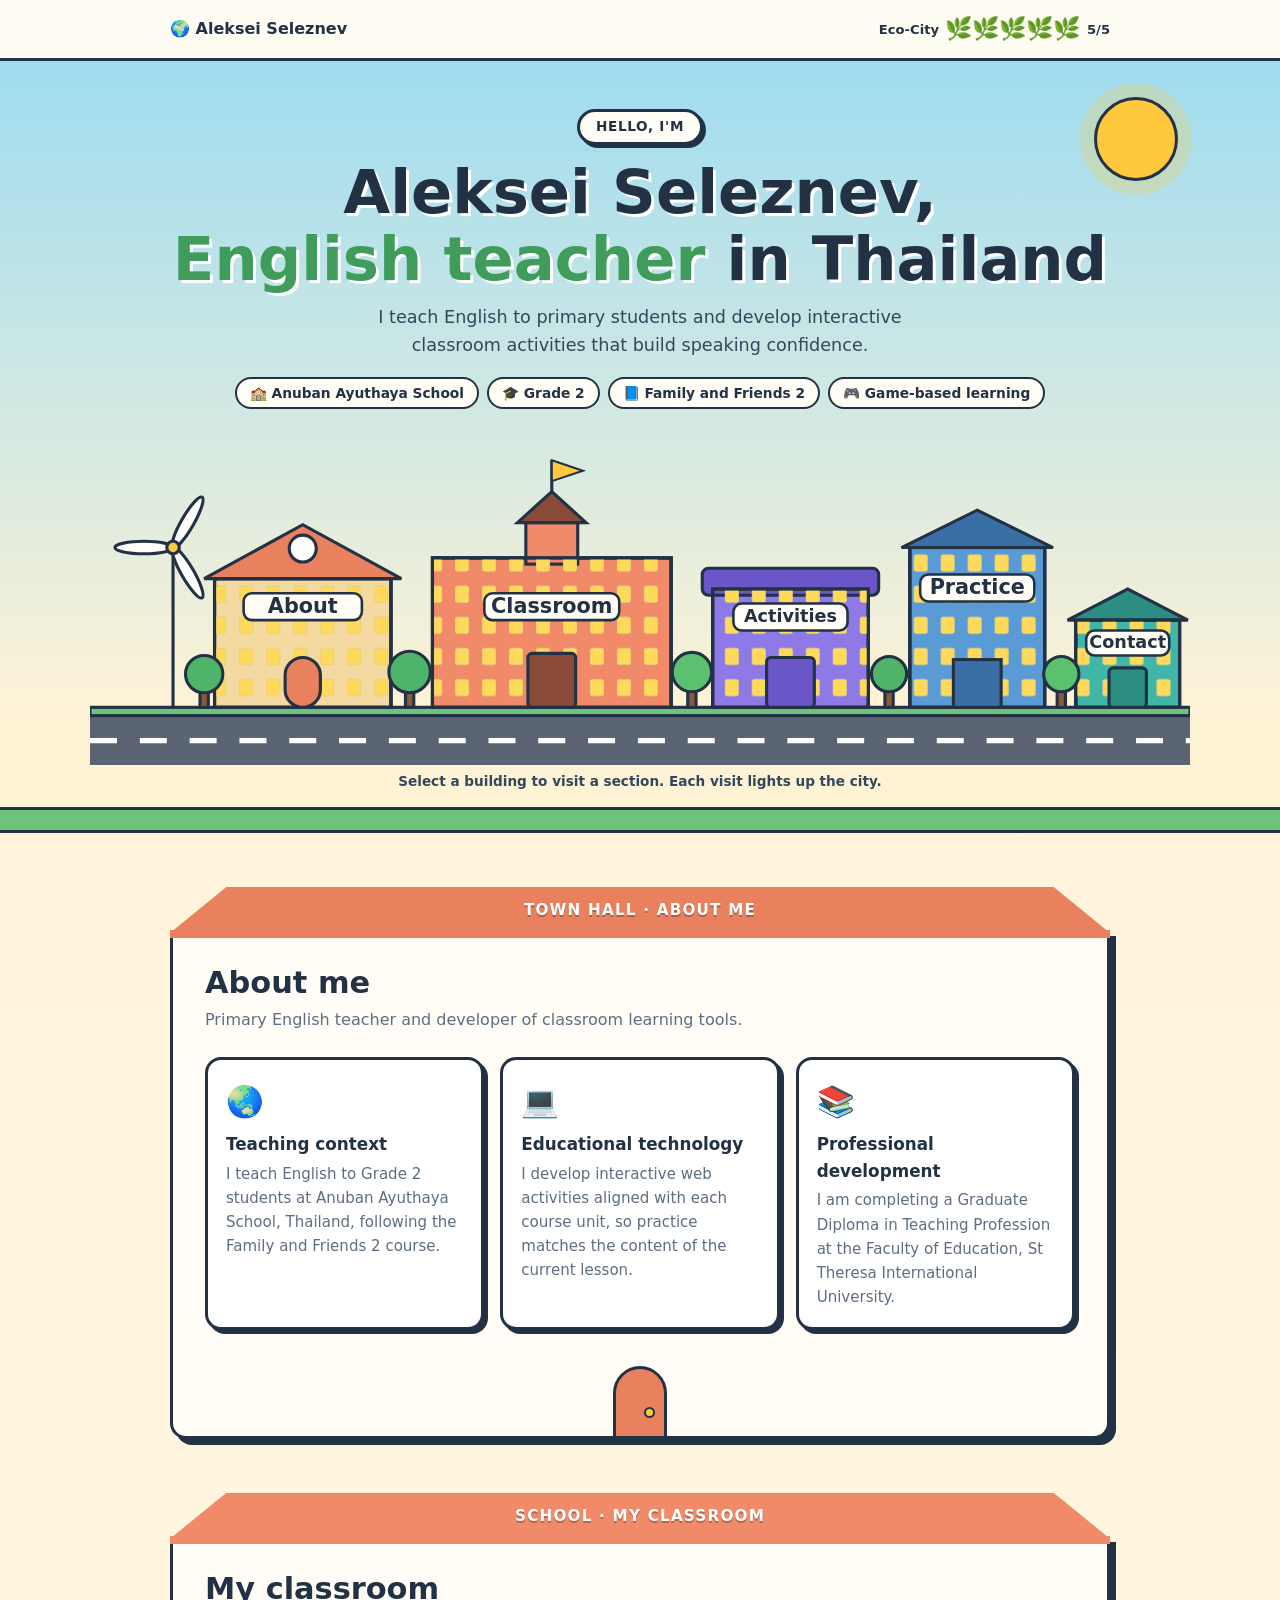
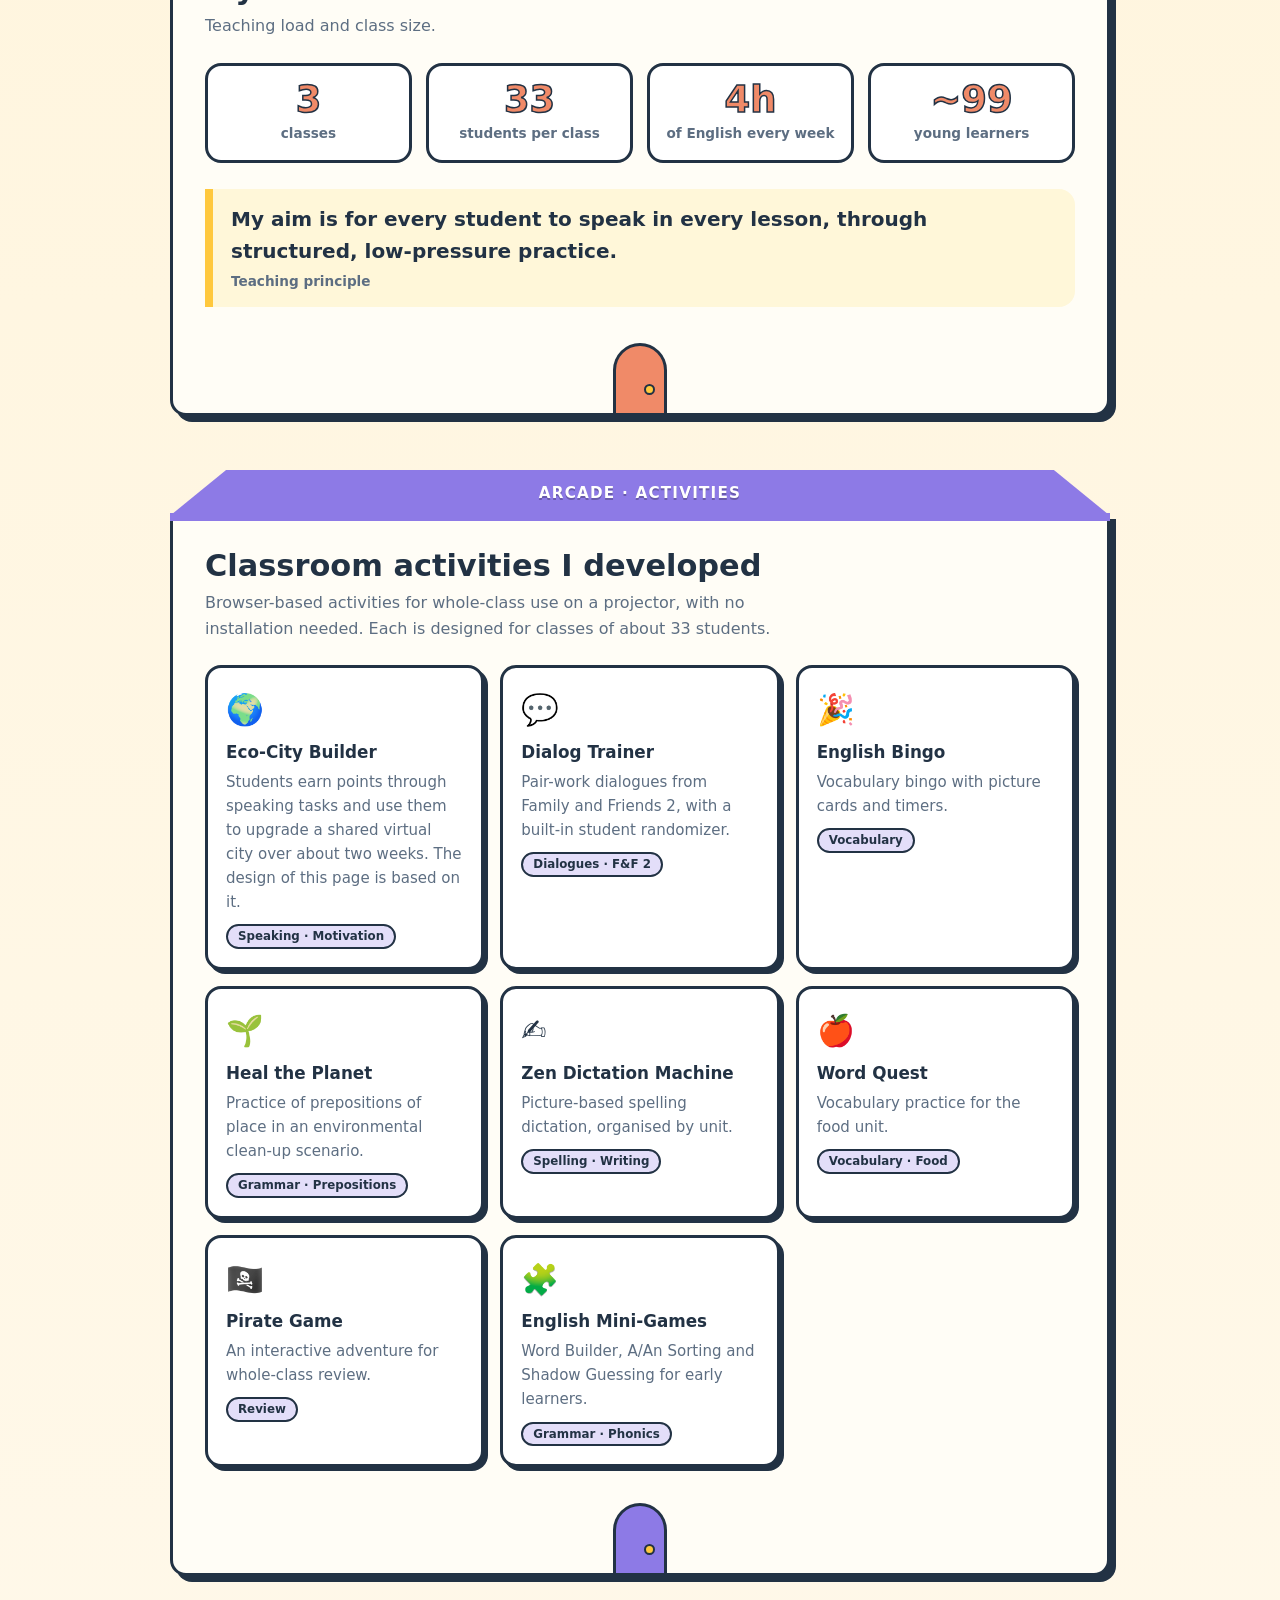
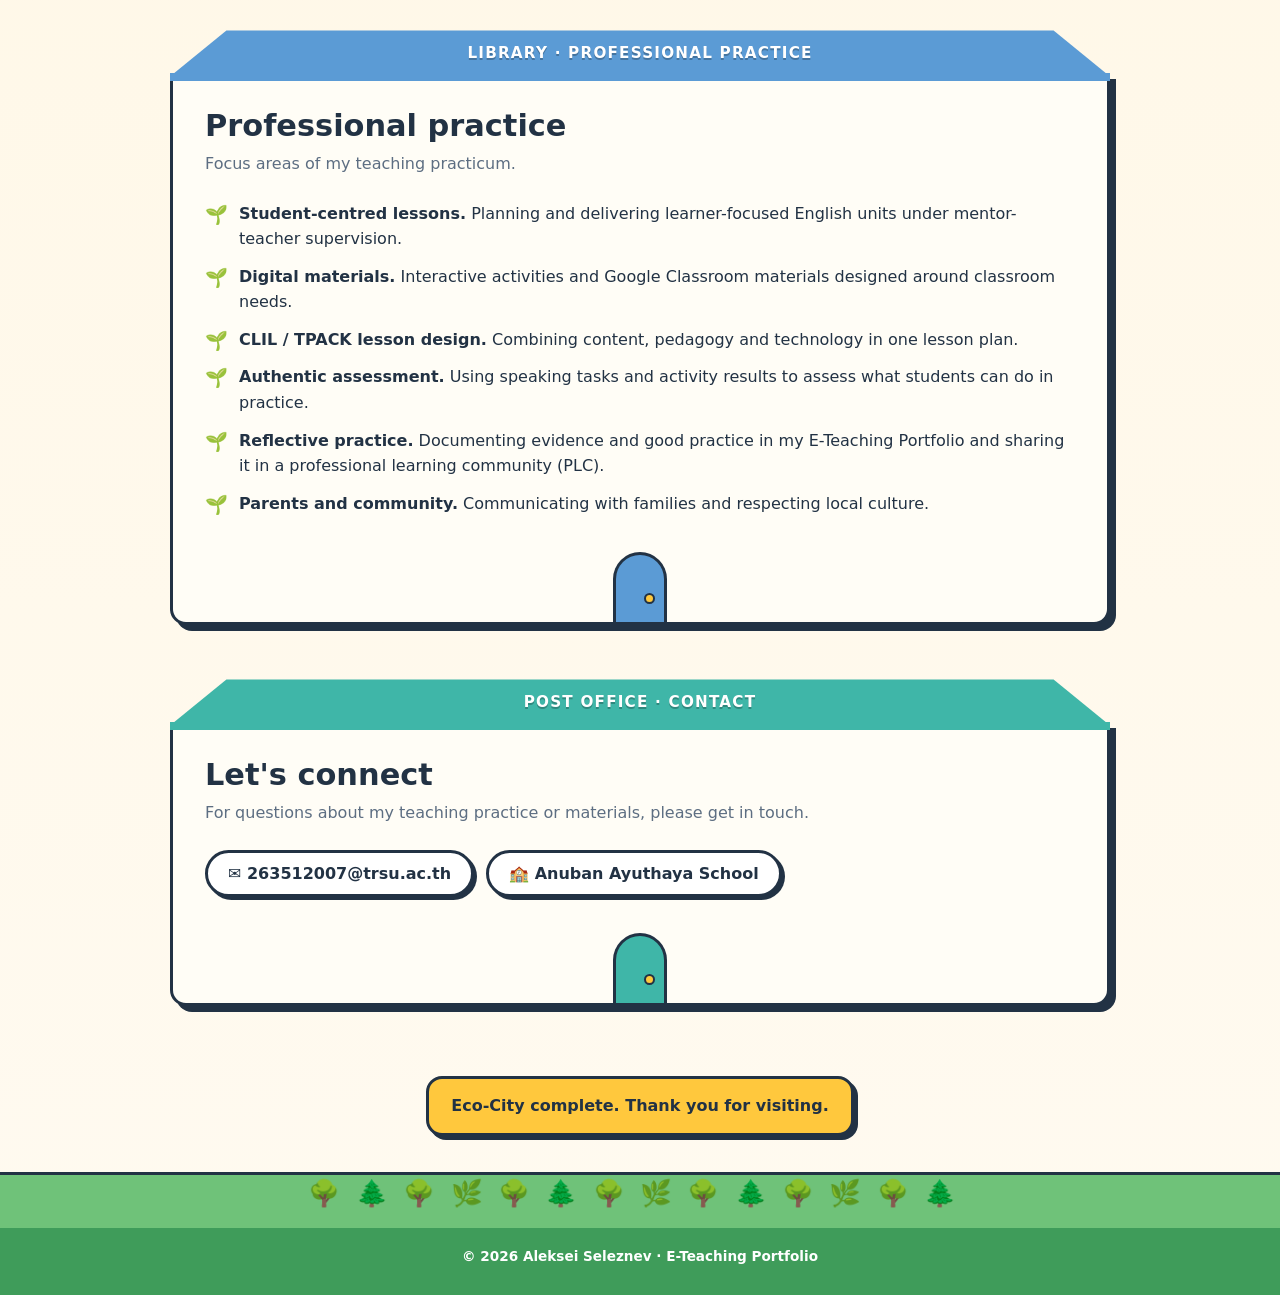
==== commit cdb13f00: "feat: publish Eco-City Builder without roster, fix turbine, clean repo Co-Authored-By: Claude Sonnet" ====
--- a/index.html
+++ b/index.html
@@ -77,9 +77,6 @@
   .bld .sign { fill: var(--paper); stroke: var(--line); stroke-width: 2.5; }
   .tree { opacity: 0; transform: scale(.2); transform-box: fill-box; transform-origin: bottom; transition: .6s cubic-bezier(.3, 1.6, .5, 1); }
   .tree.grown { opacity: 1; transform: scale(1); }
-  .turbine-blades { transform-box: fill-box; transform-origin: center; animation: spin 6s linear infinite; }
-  .done .turbine-blades { animation-duration: 1.4s; }
-  @keyframes spin { to { transform: rotate(360deg); } }
   .hint { text-align: center; font-size: .85rem; font-weight: 700; color: #33475c; padding: 6px 0 14px; position: relative; z-index: 2; }
 
   .ground { height: 26px; background: var(--grass); border-top: 3px solid var(--line); border-bottom: 3px solid var(--line); }
@@ -141,7 +138,7 @@
   }
   @media (prefers-reduced-motion: reduce) {
     html { scroll-behavior: auto; }
-    .cloud, .sun, .turbine-blades { animation: none; }
+    .cloud, .sun { animation: none; }
     .body { transition: none; transform: none; opacity: 1; }
   }
 </style>
@@ -177,16 +174,16 @@
   </div>
 
   <!-- the city: every building is a section of the page -->
-  <svg class="city" id="city" viewBox="-30 0 1030 330" role="navigation" aria-label="City map: choose a building to visit">
+  <svg class="city" id="city" viewBox="-60 0 1060 330" role="navigation" aria-label="City map: choose a building to visit">
     <defs>
       <pattern id="winOff" width="26" height="30" patternUnits="userSpaceOnUse"><rect x="6" y="7" width="13" height="16" rx="2" fill="#aebfd0"/></pattern>
       <pattern id="winOn" width="26" height="30" patternUnits="userSpaceOnUse"><rect x="6" y="7" width="13" height="16" rx="2" fill="#ffd95a"/></pattern>
     </defs>
 
     <!-- road & ground -->
-    <rect x="-30" y="278" width="1030" height="52" fill="var(--road)"/>
-    <rect x="-30" y="274" width="1030" height="8" fill="var(--grass)" stroke="var(--line)" stroke-width="3"/>
-    <g stroke="#fff" stroke-width="5" stroke-dasharray="26 22"><line x1="-30" y1="306" x2="1000" y2="306"/></g>
+    <rect x="-60" y="278" width="1060" height="52" fill="var(--road)"/>
+    <rect x="-60" y="274" width="1060" height="8" fill="var(--grass)" stroke="var(--line)" stroke-width="3"/>
+    <g stroke="#fff" stroke-width="5" stroke-dasharray="26 22"><line x1="-60" y1="306" x2="1000" y2="306"/></g>
 
     <!-- About: Town Hall -->
     <a class="bld" id="b-about" href="#about" aria-label="Town Hall: About me">
@@ -260,7 +257,8 @@
     <!-- wind turbine -->
     <g stroke="var(--line)" stroke-width="3">
       <line x1="20" y1="274" x2="20" y2="120" stroke-linecap="round"/>
-      <g class="turbine-blades" fill="#fff">
+      <g id="blades" fill="#fff">
+        <animateTransform id="spin" attributeName="transform" type="rotate" from="0 20 120" to="360 20 120" dur="6s" repeatCount="indefinite"/>
         <ellipse cx="20" cy="92" rx="6" ry="28"/>
         <ellipse cx="20" cy="92" rx="6" ry="28" transform="rotate(120 20 120)"/>
         <ellipse cx="20" cy="92" rx="6" ry="28" transform="rotate(240 20 120)"/>
@@ -319,11 +317,11 @@
     <h2>Classroom activities I developed</h2>
     <p class="sub">Browser-based activities for whole-class use on a projector, with no installation needed. Each is designed for classes of about 33 students.</p>
     <div class="grid">
-      <div class="card">
+      <a class="card" href="star-talk.html">
         <div class="ico">🌍</div><h3>Eco-City Builder</h3>
         <p>Students earn points through speaking tasks and use them to upgrade a shared virtual city over about two weeks. The design of this page is based on it.</p>
-        <span class="tag">Speaking · Used in class</span>
-      </div>
+        <span class="tag">Speaking · Motivation</span>
+      </a>
       <a class="card" href="dialog-trainer.html">
         <div class="ico">💬</div><h3>Dialog Trainer</h3>
         <p>Pair-work dialogues from Family and Friends 2, with a built-in student randomizer.</p>
@@ -403,6 +401,10 @@
 <footer>© 2026 Aleksei Seleznev · E-Teaching Portfolio</footer>
 
 <script>
+  if (window.matchMedia && matchMedia('(prefers-reduced-motion: reduce)').matches) {
+    var sp = document.getElementById('spin');
+    if (sp) sp.remove();
+  }
   var visited = {};
   var total = document.querySelectorAll('section.building').length;
   var leaves = document.querySelectorAll('#leaves .leaf');
@@ -419,6 +421,7 @@
     document.getElementById('count').textContent = n + '/' + total;
     if (n === total) {
       document.getElementById('hero').classList.add('done');
+      document.getElementById('spin').setAttribute('dur', '1.4s');
       var badge = document.getElementById('badge');
       badge.textContent = 'Eco-City complete. Thank you for visiting.';
       badge.classList.add('win');
@@ -433,7 +436,7 @@
           visit(e.target.dataset.b);
         }
       });
-    }, { threshold: 0.3 });
+    }, { threshold: 0, rootMargin: '0px 0px -30% 0px' });
     document.querySelectorAll('section.building').forEach(function (s) { io.observe(s); });
   } else {
     document.querySelectorAll('section.building').forEach(function (s) { s.classList.add('show'); visit(s.dataset.b); });
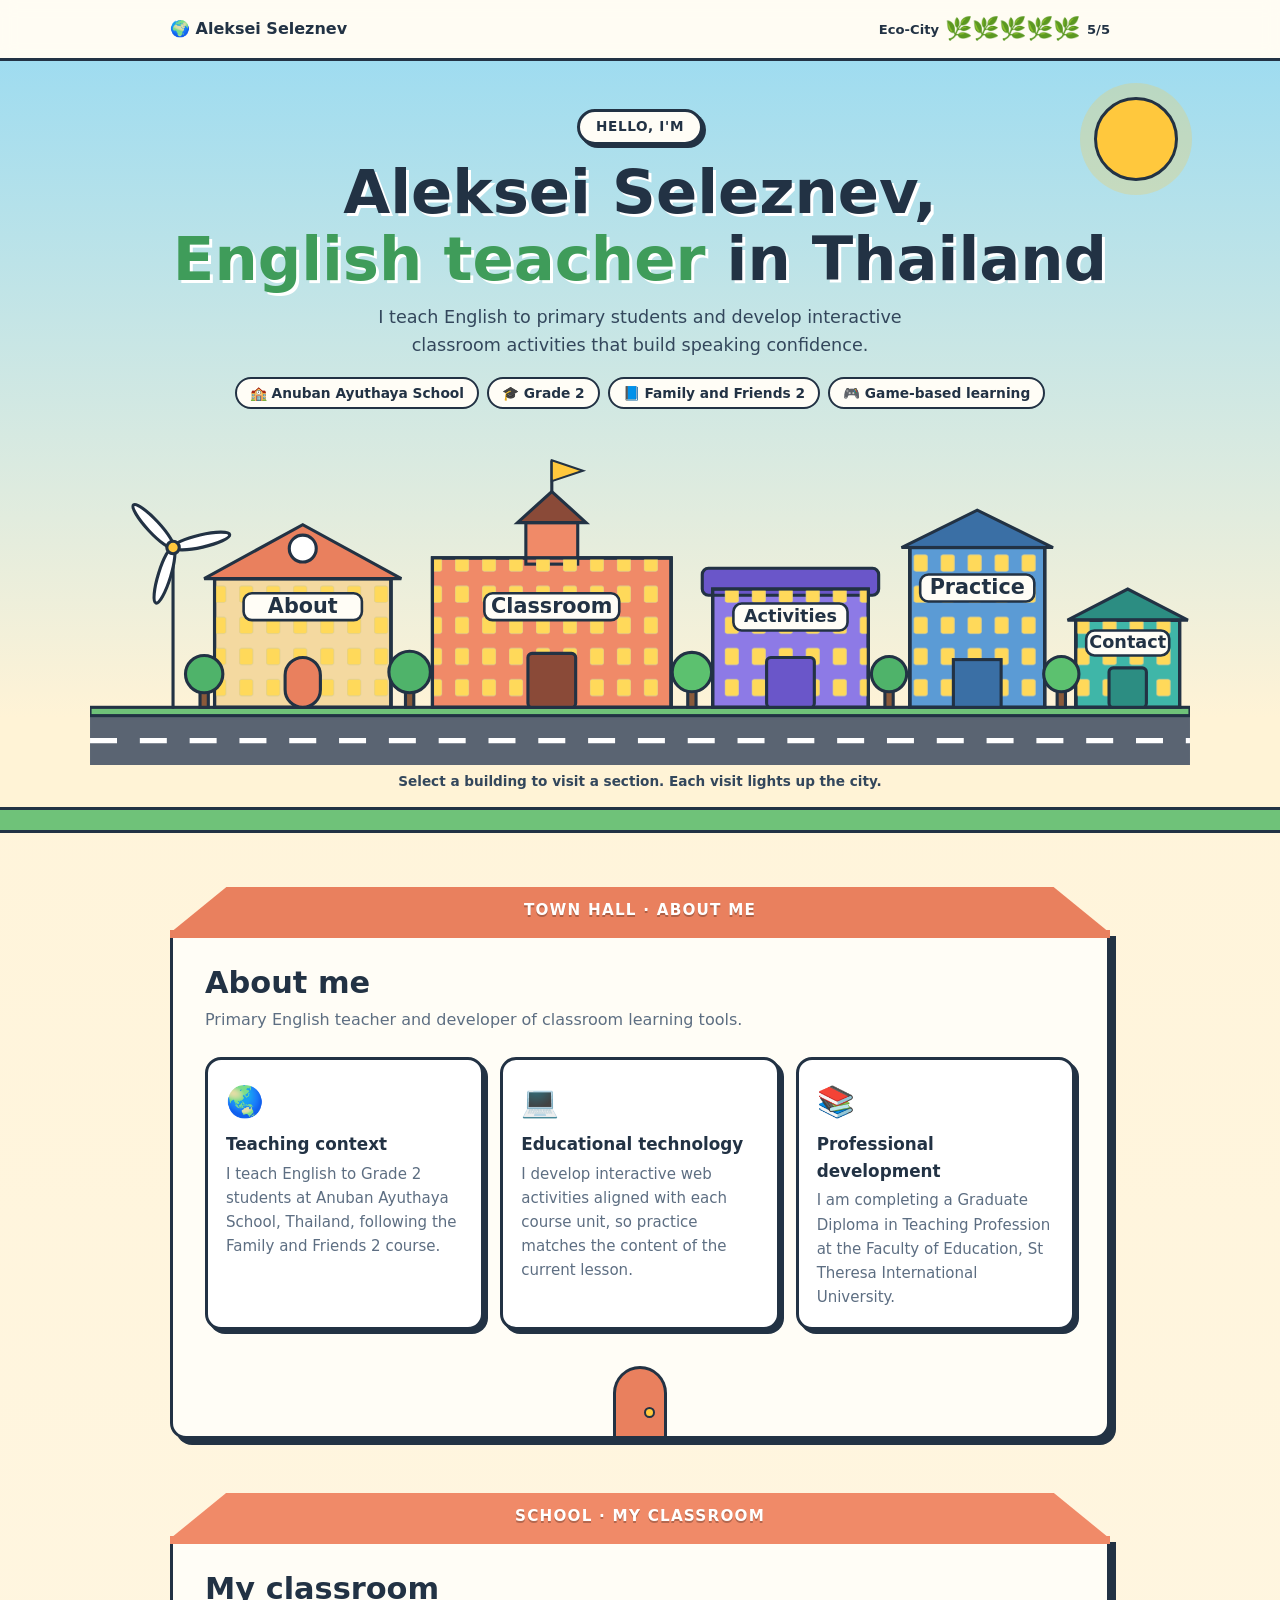
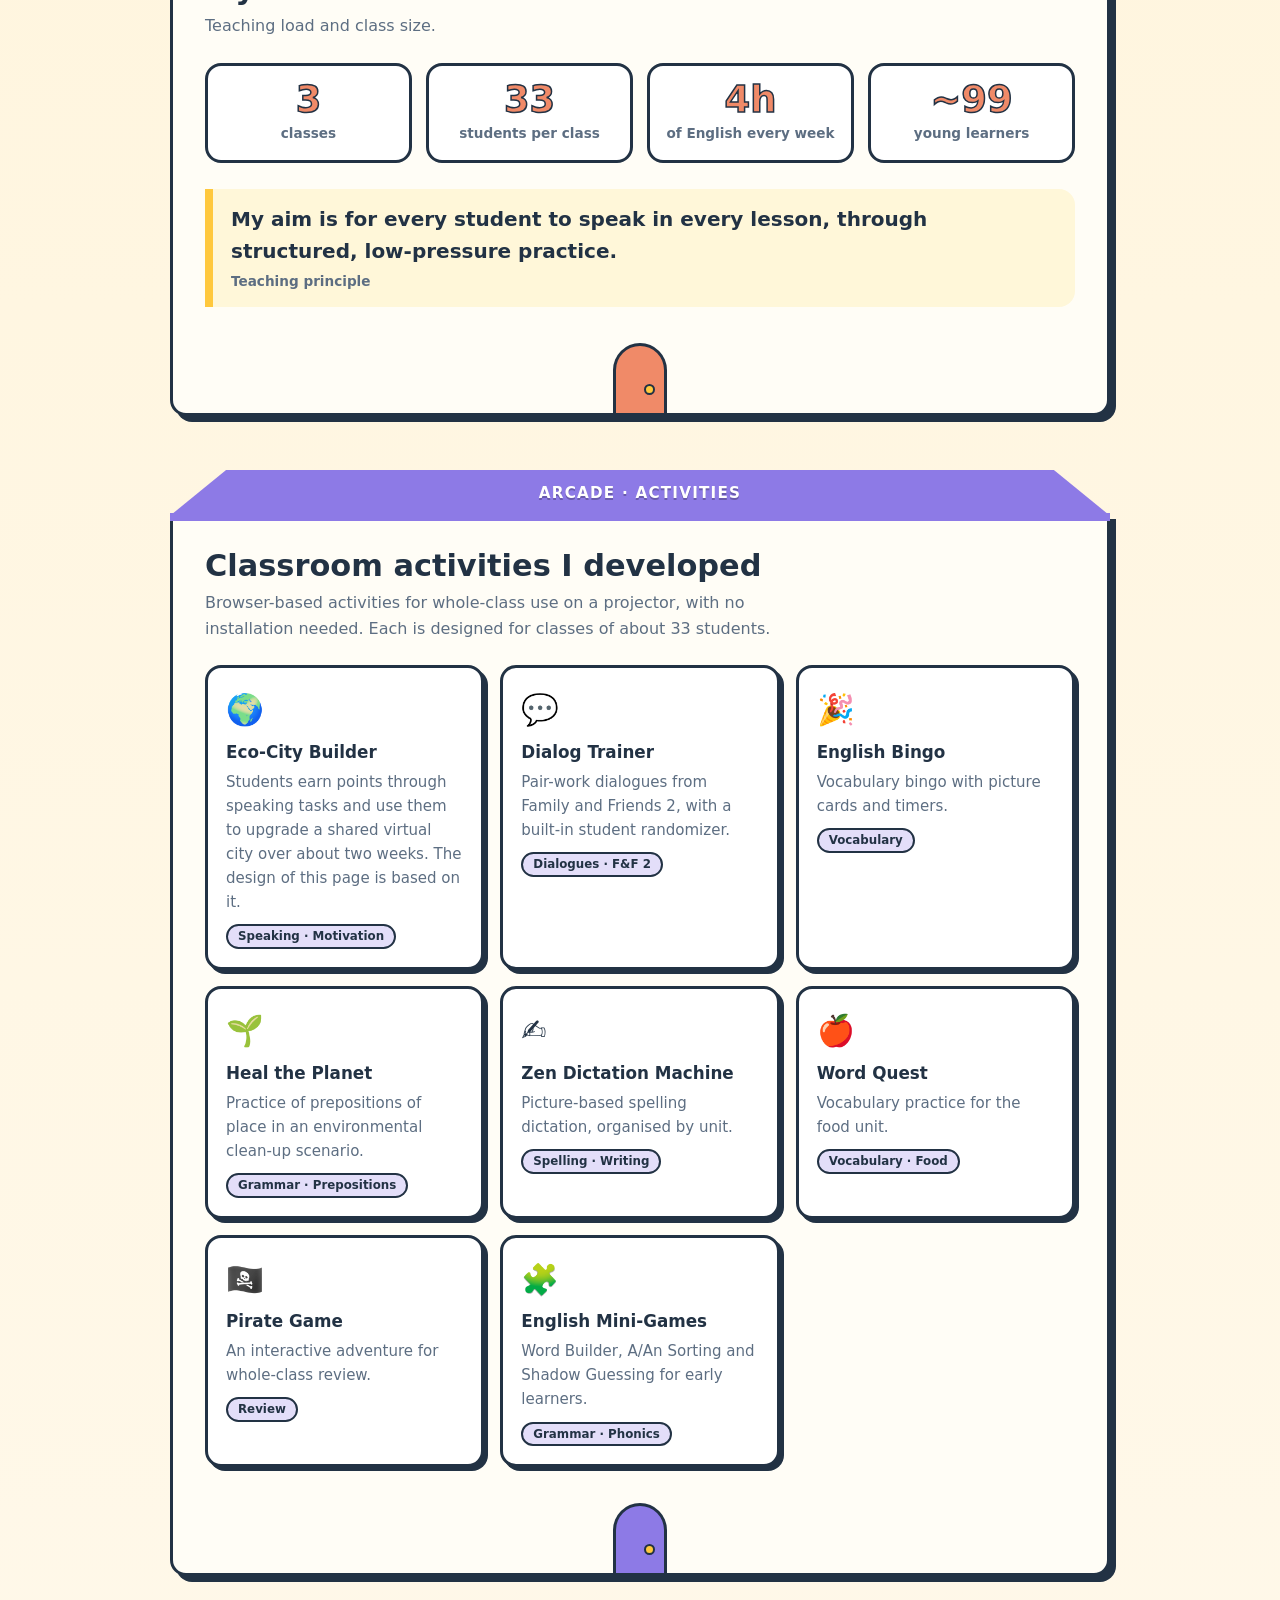
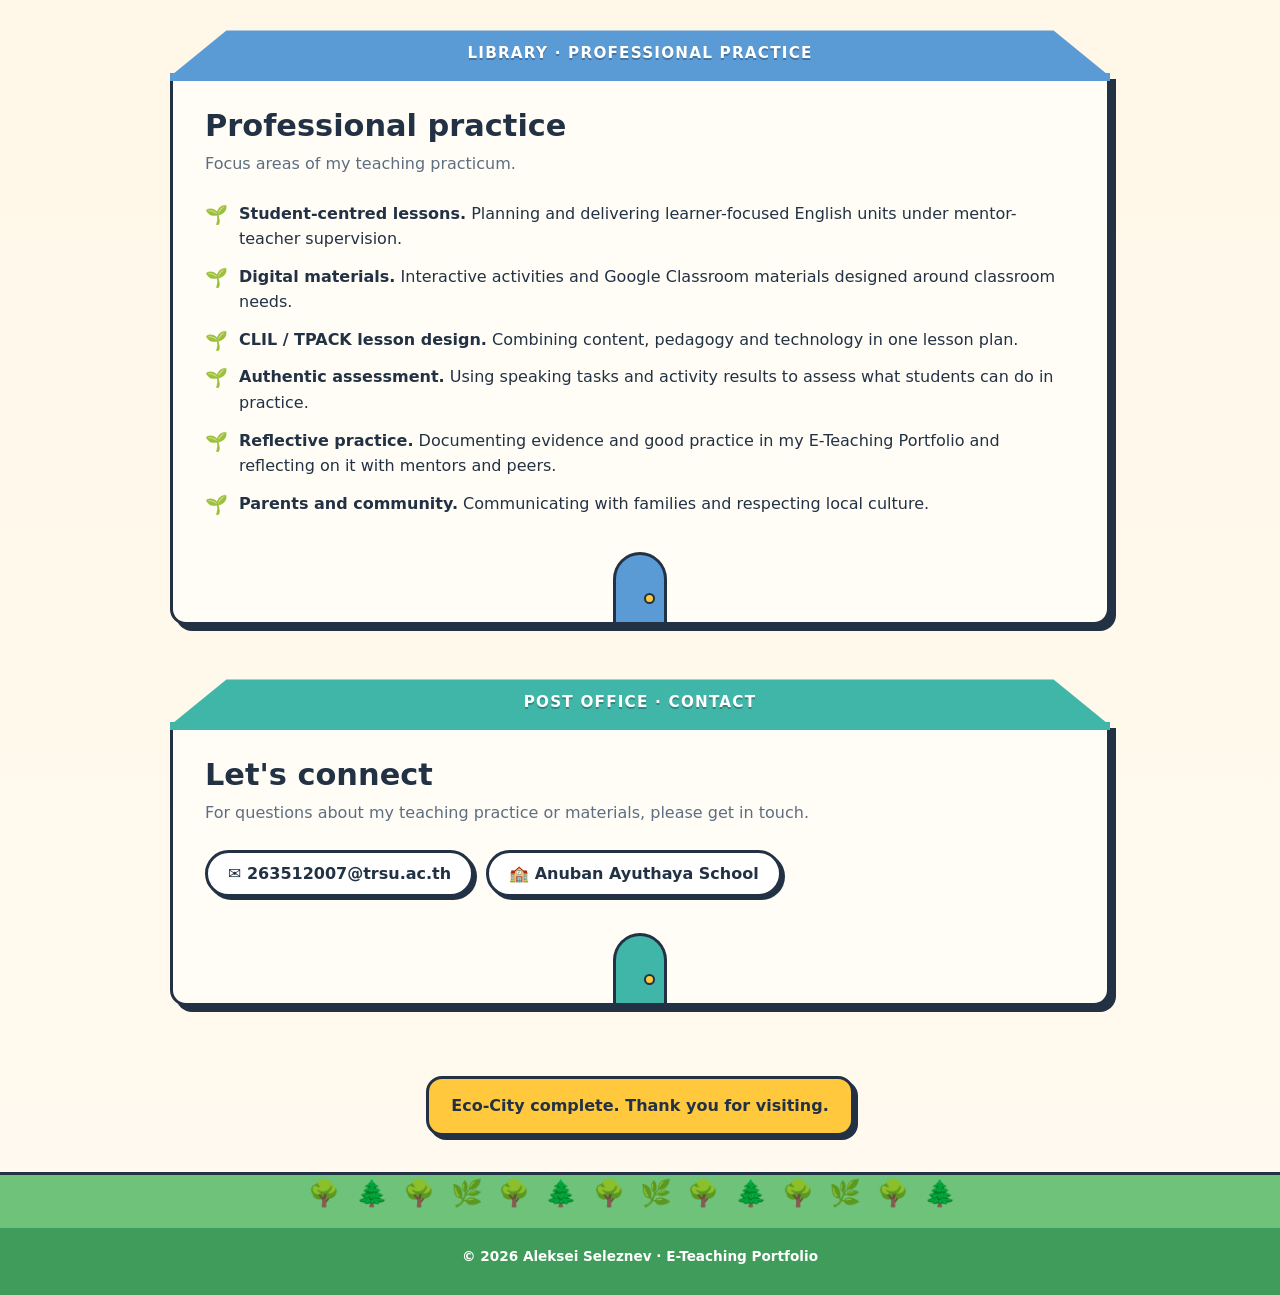
==== commit ad373c45: "content: reword reflective practice item Co-Authored-By: Claude Sonnet 5.5 <noreply@anthropic.com>" ====
--- a/index.html
+++ b/index.html
@@ -372,7 +372,7 @@
       <li><b>Digital materials.</b> Interactive activities and Google Classroom materials designed around classroom needs.</li>
       <li><b>CLIL / TPACK lesson design.</b> Combining content, pedagogy and technology in one lesson plan.</li>
       <li><b>Authentic assessment.</b> Using speaking tasks and activity results to assess what students can do in practice.</li>
-      <li><b>Reflective practice.</b> Documenting evidence and good practice in my E-Teaching Portfolio and sharing it in a professional learning community (PLC).</li>
+      <li><b>Reflective practice.</b> Documenting evidence and good practice in my E-Teaching Portfolio and reflecting on it with mentors and peers.</li>
       <li><b>Parents and community.</b> Communicating with families and respecting local culture.</li>
     </ul>
     <div class="door"></div>
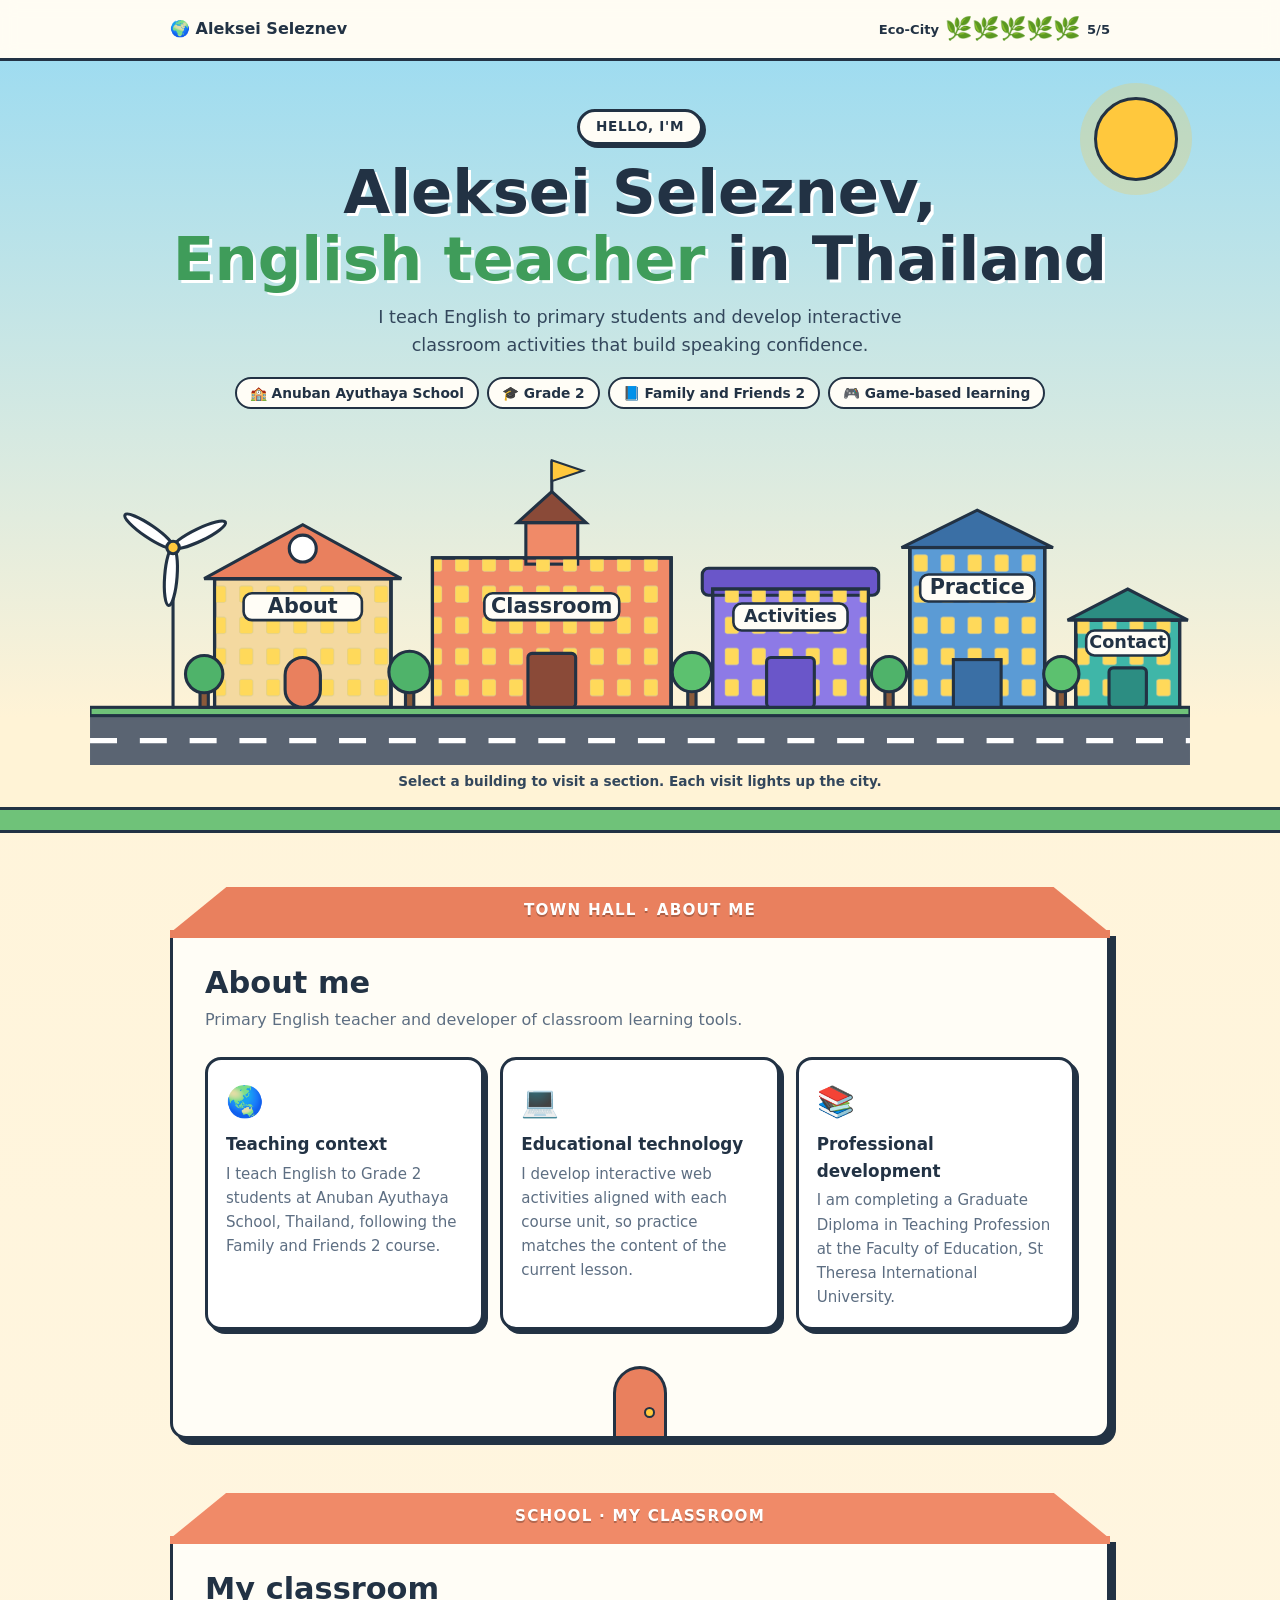
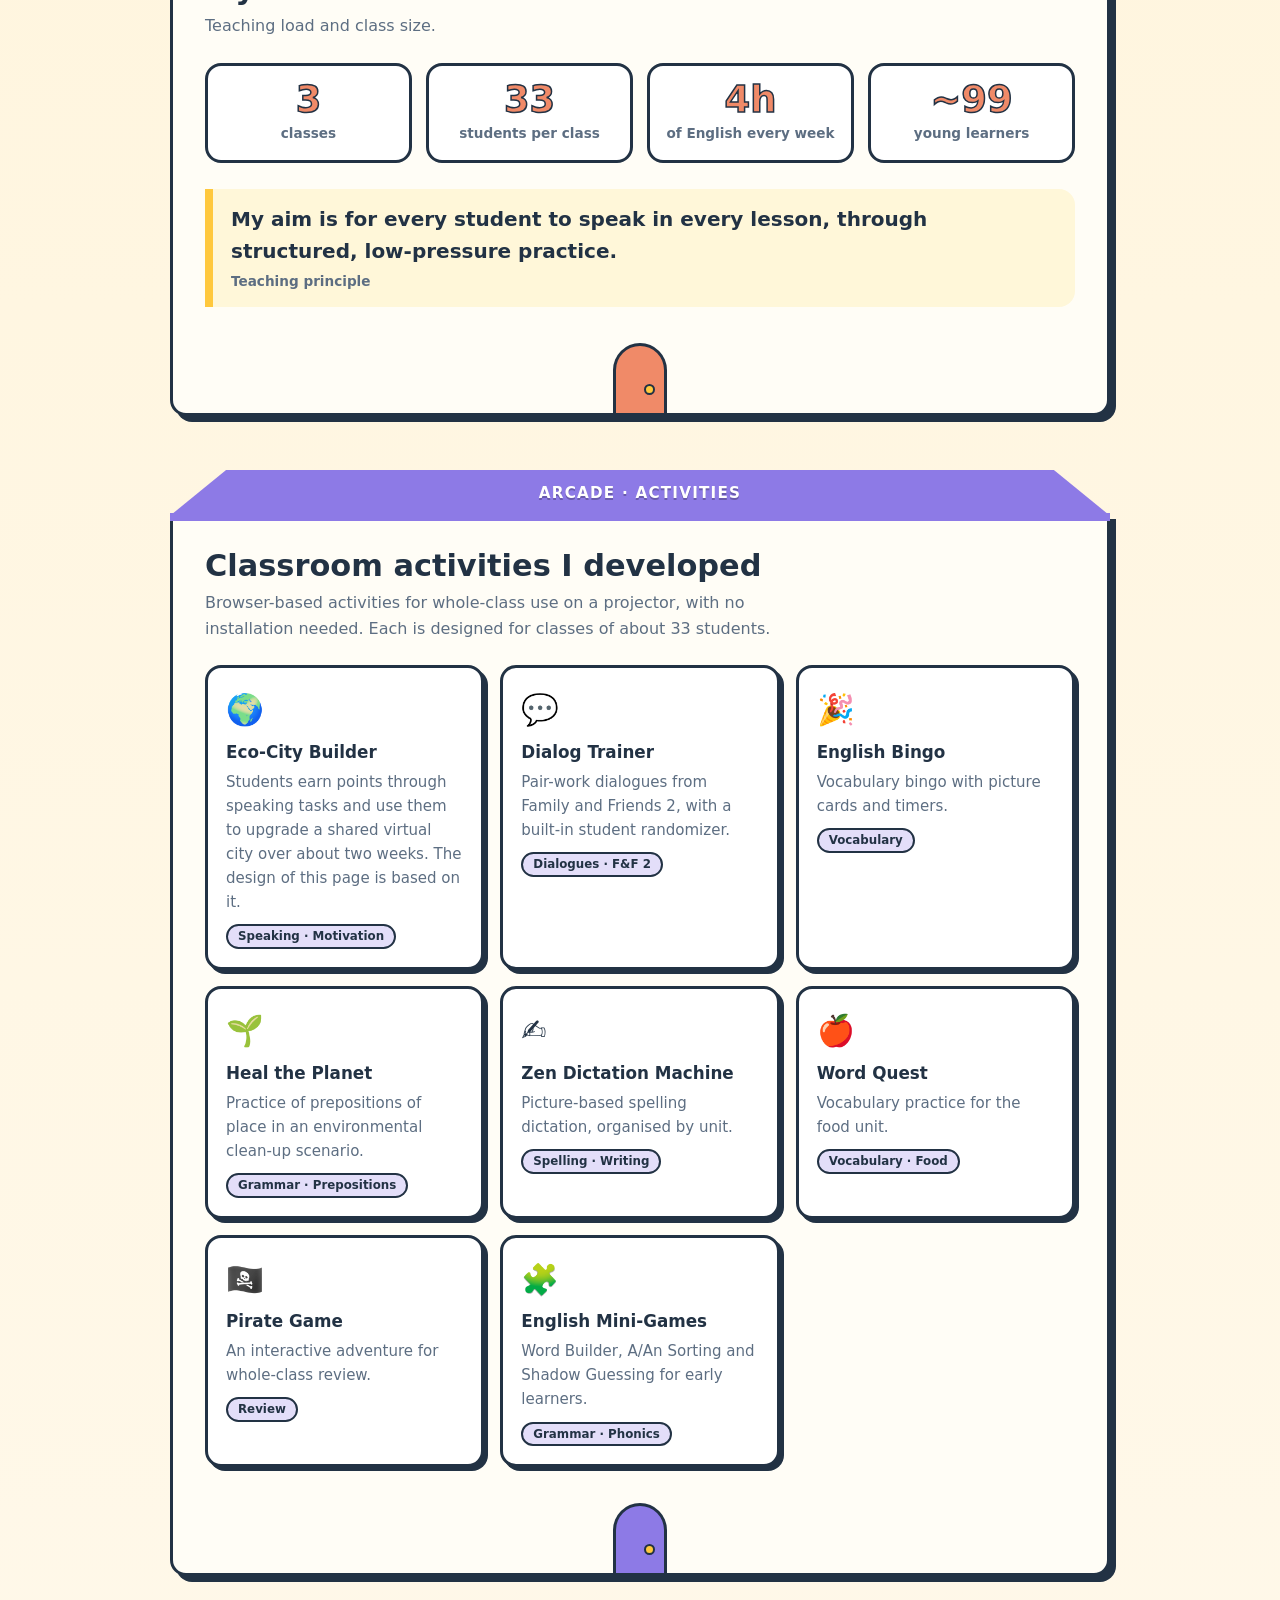
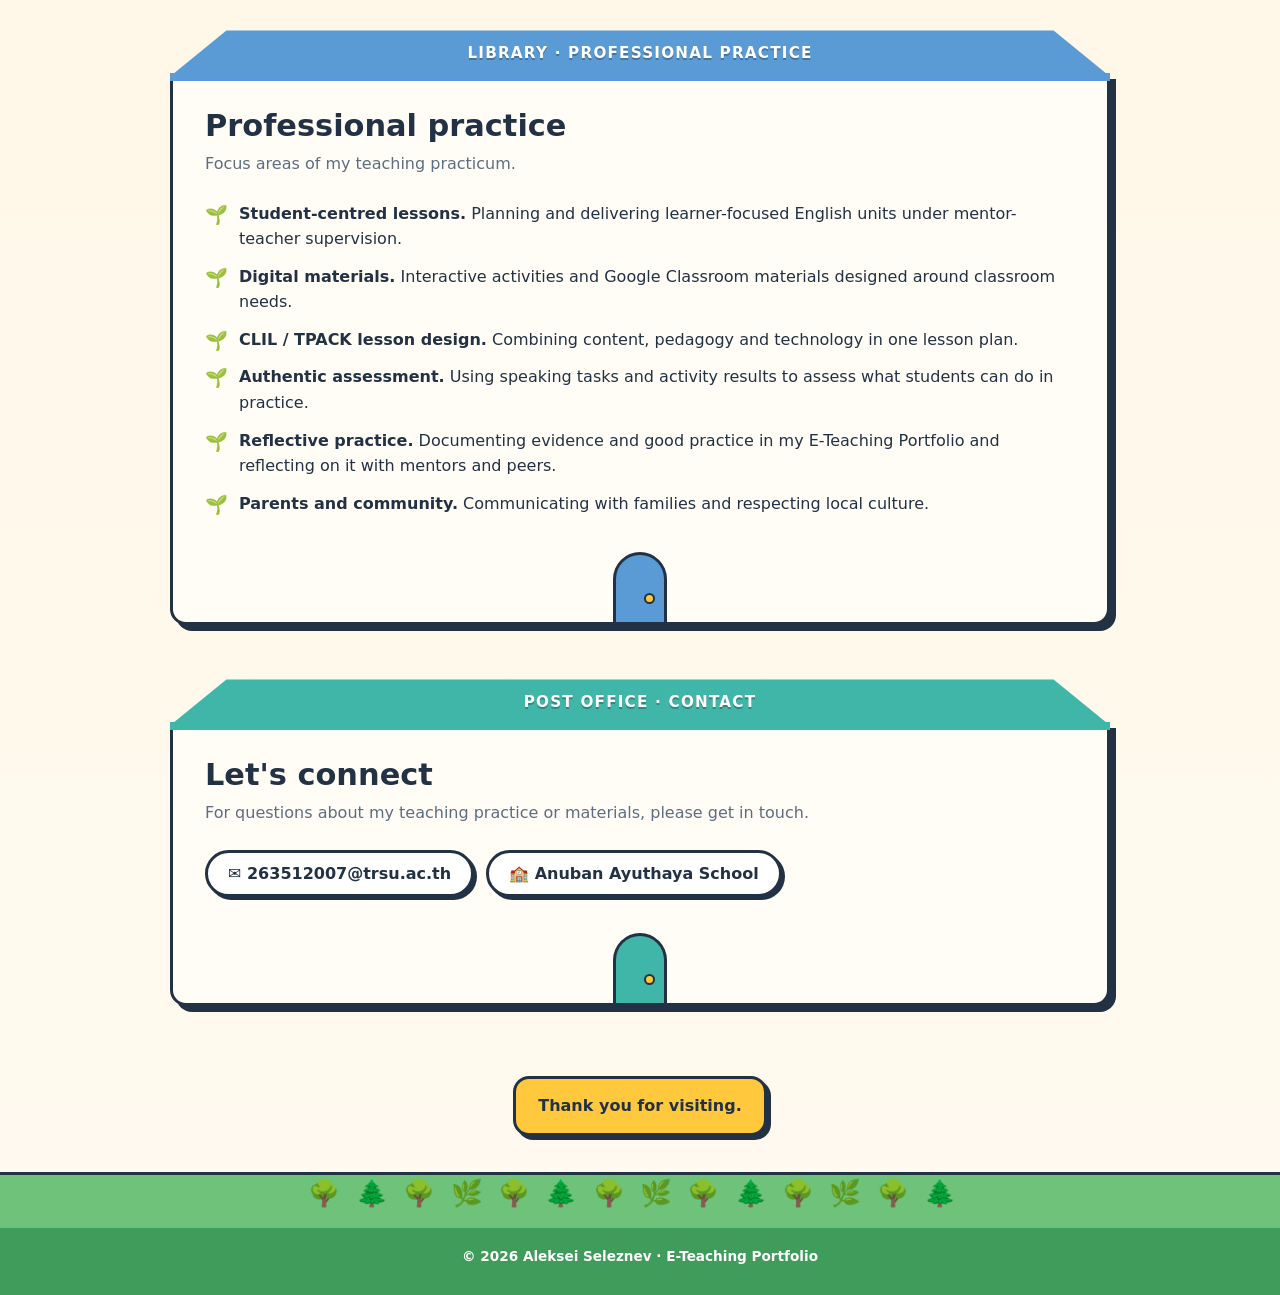
==== commit 3af3b4d3: "content: simplify final message Co-Authored-By: Claude Sonnet 5.5 <noreply@anthropic.com>" ====
--- a/index.html
+++ b/index.html
@@ -423,7 +423,7 @@
       document.getElementById('hero').classList.add('done');
       document.getElementById('spin').setAttribute('dur', '1.4s');
       var badge = document.getElementById('badge');
-      badge.textContent = 'Eco-City complete. Thank you for visiting.';
+      badge.textContent = 'Thank you for visiting.';
       badge.classList.add('win');
     }
   }
